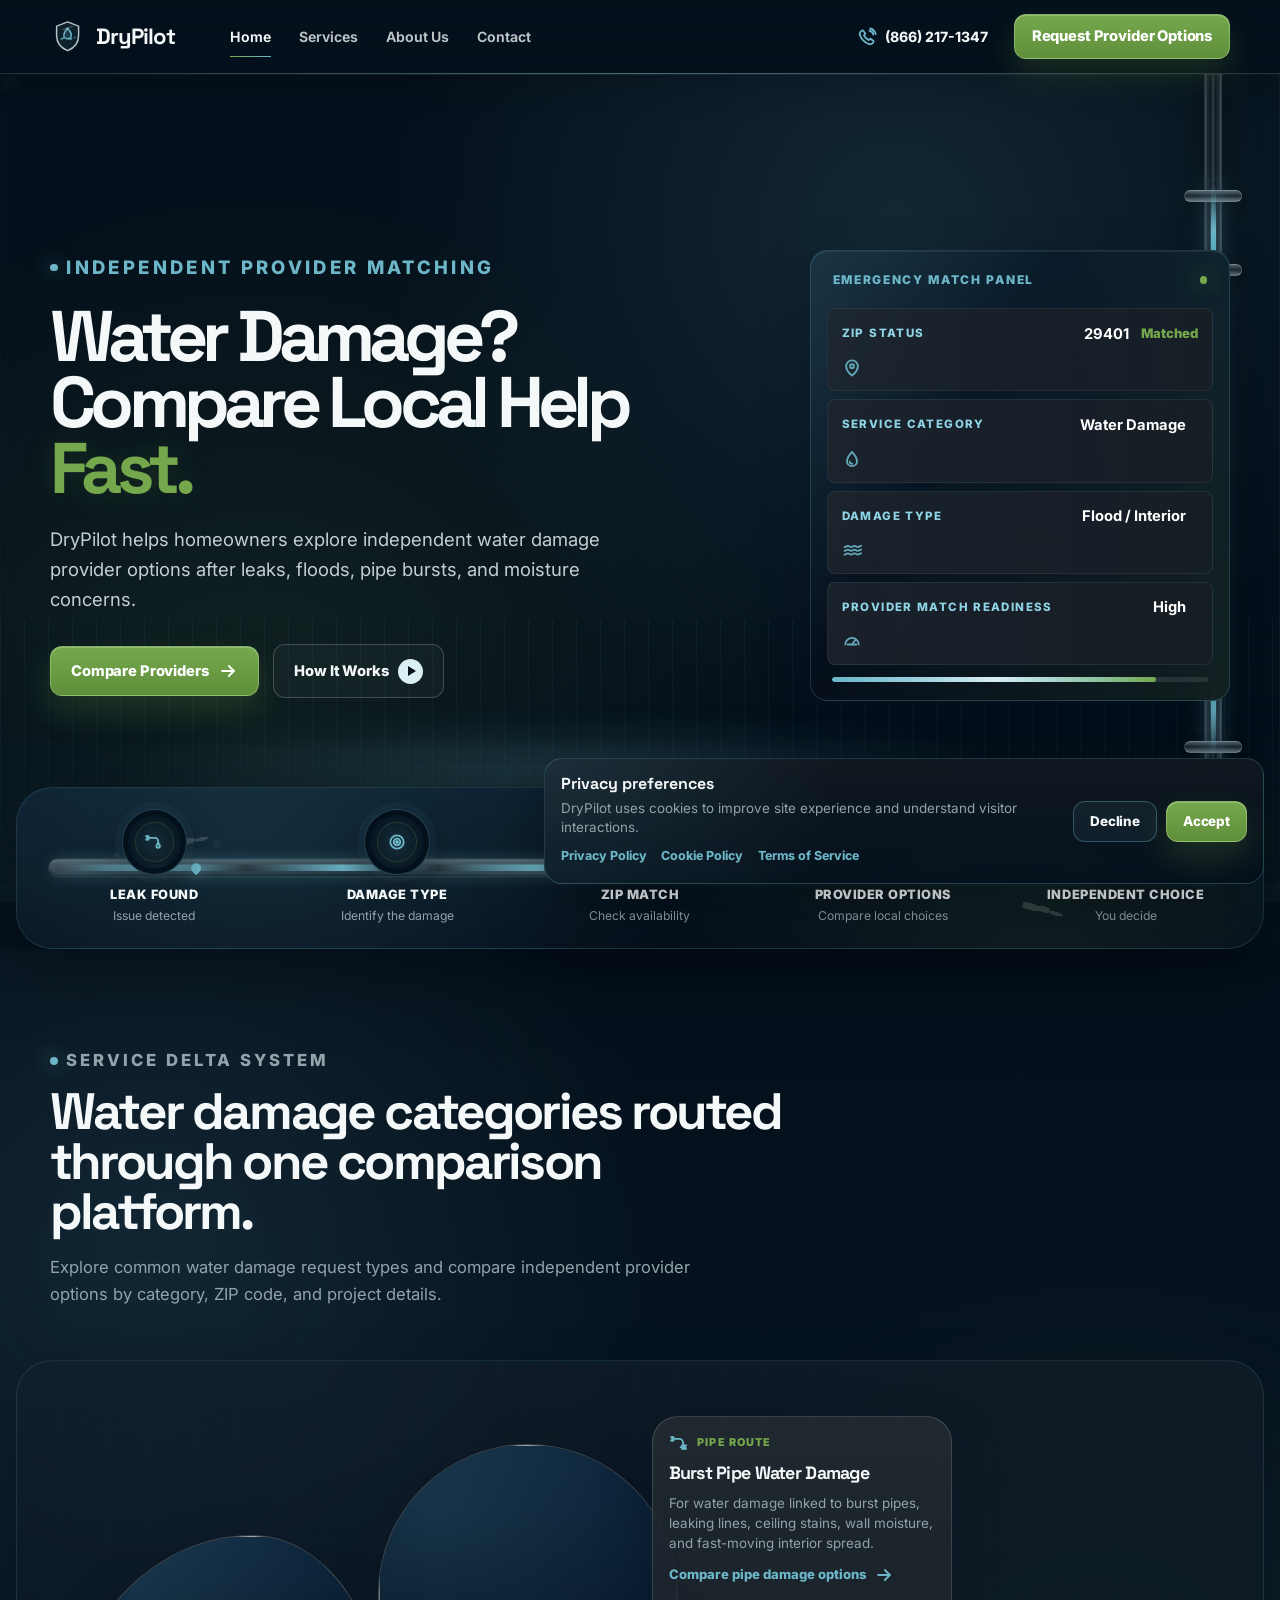
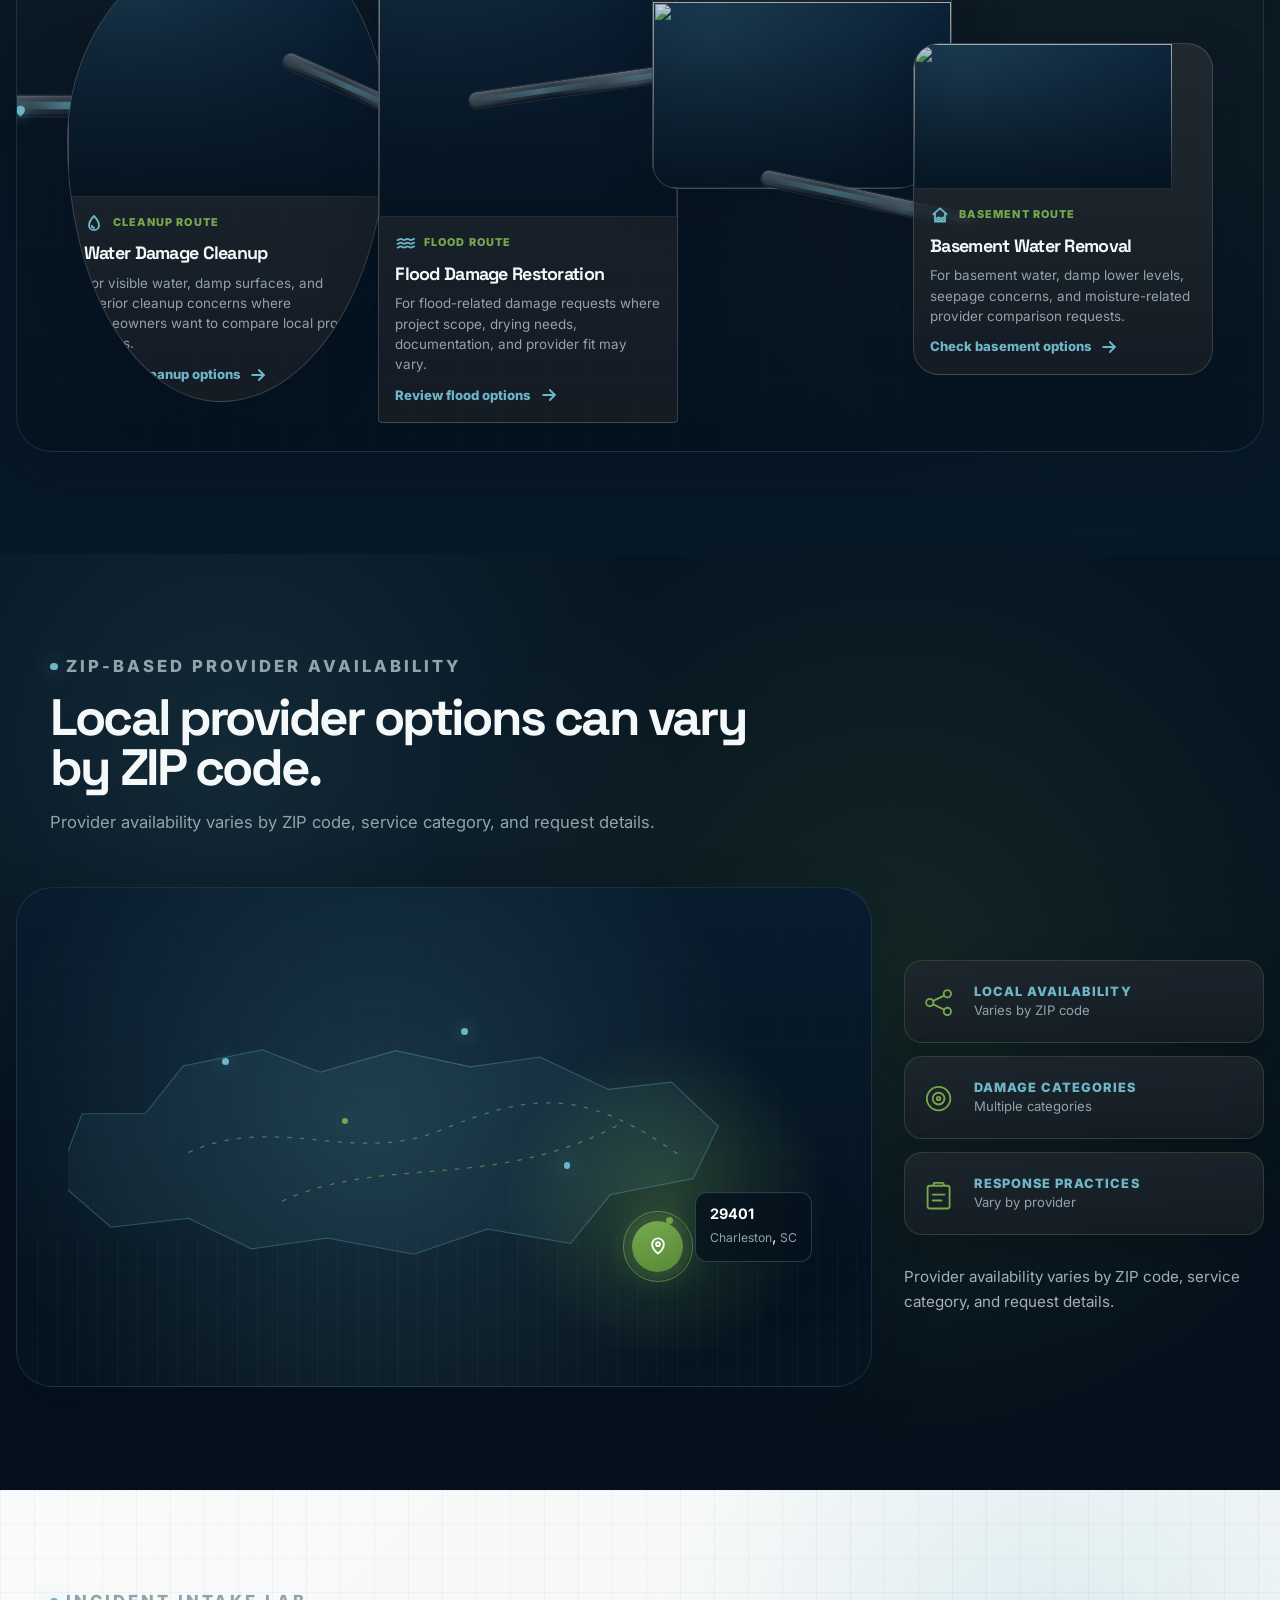
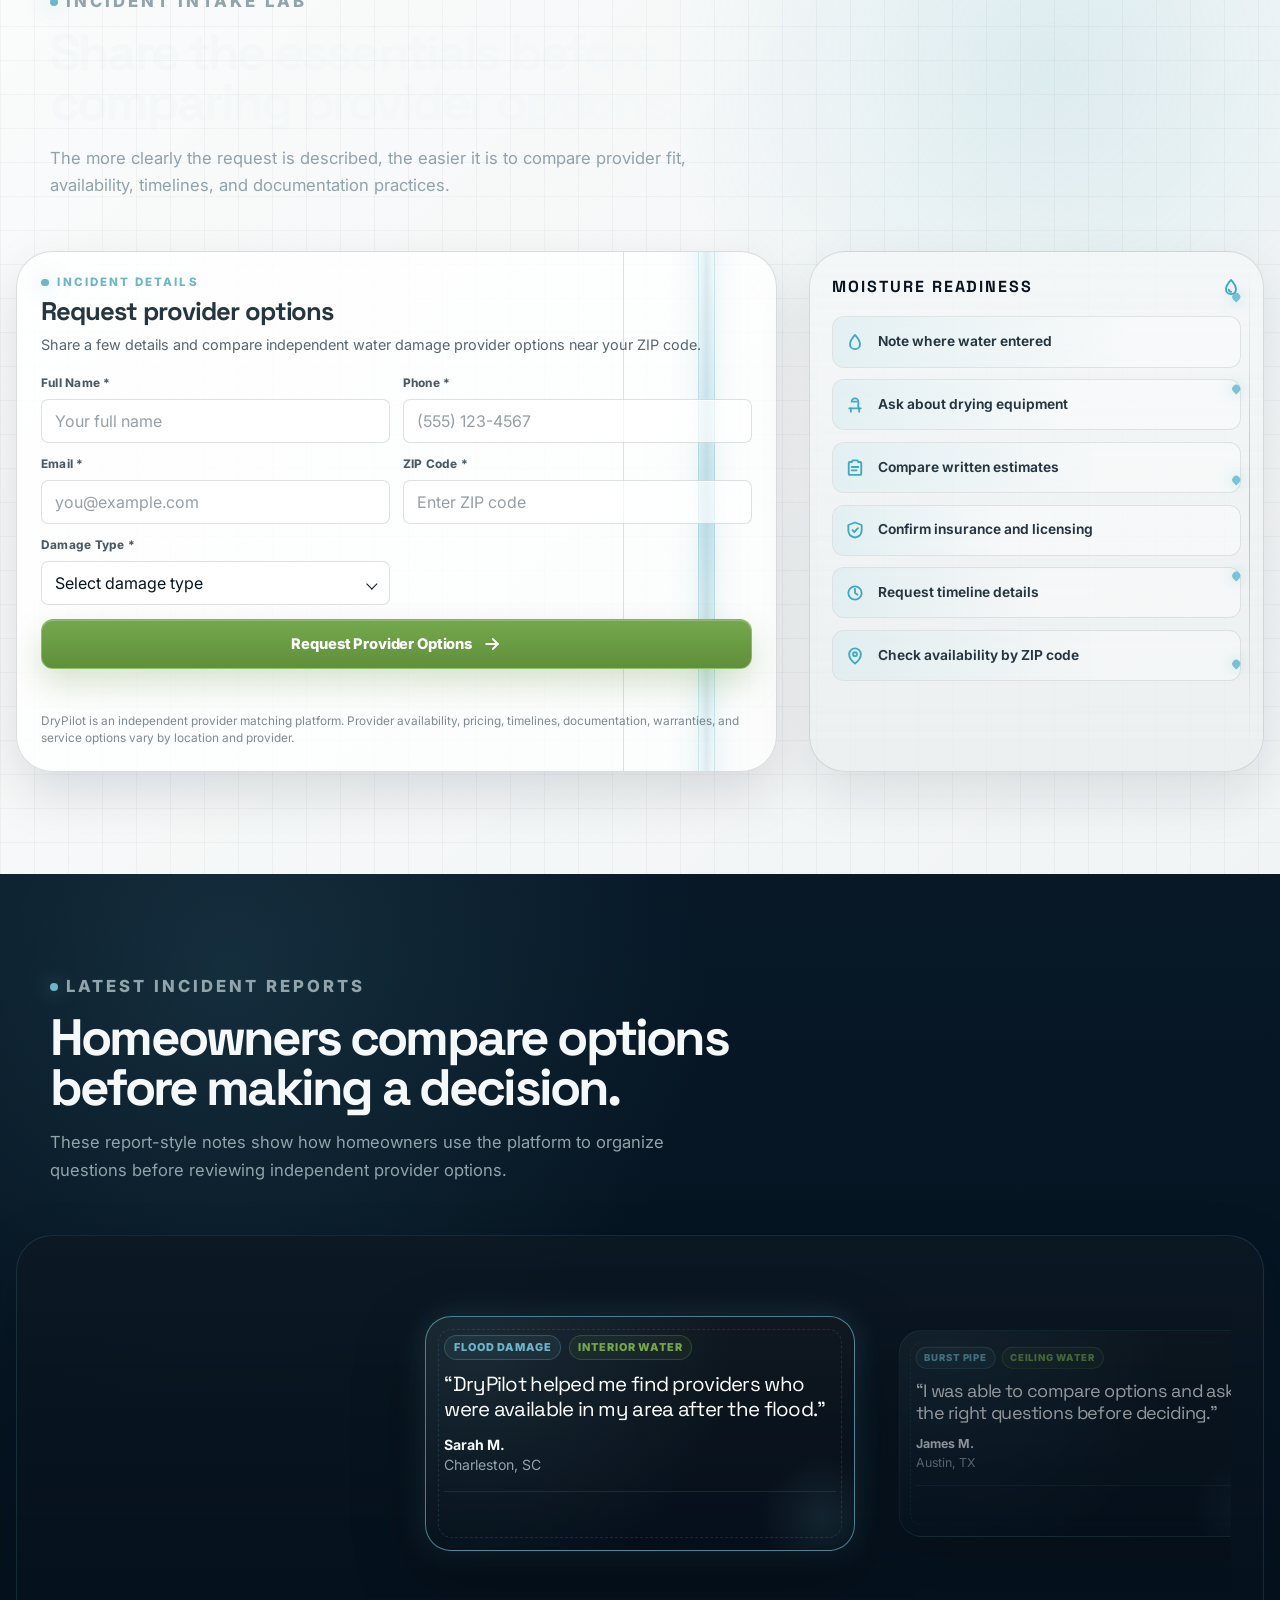
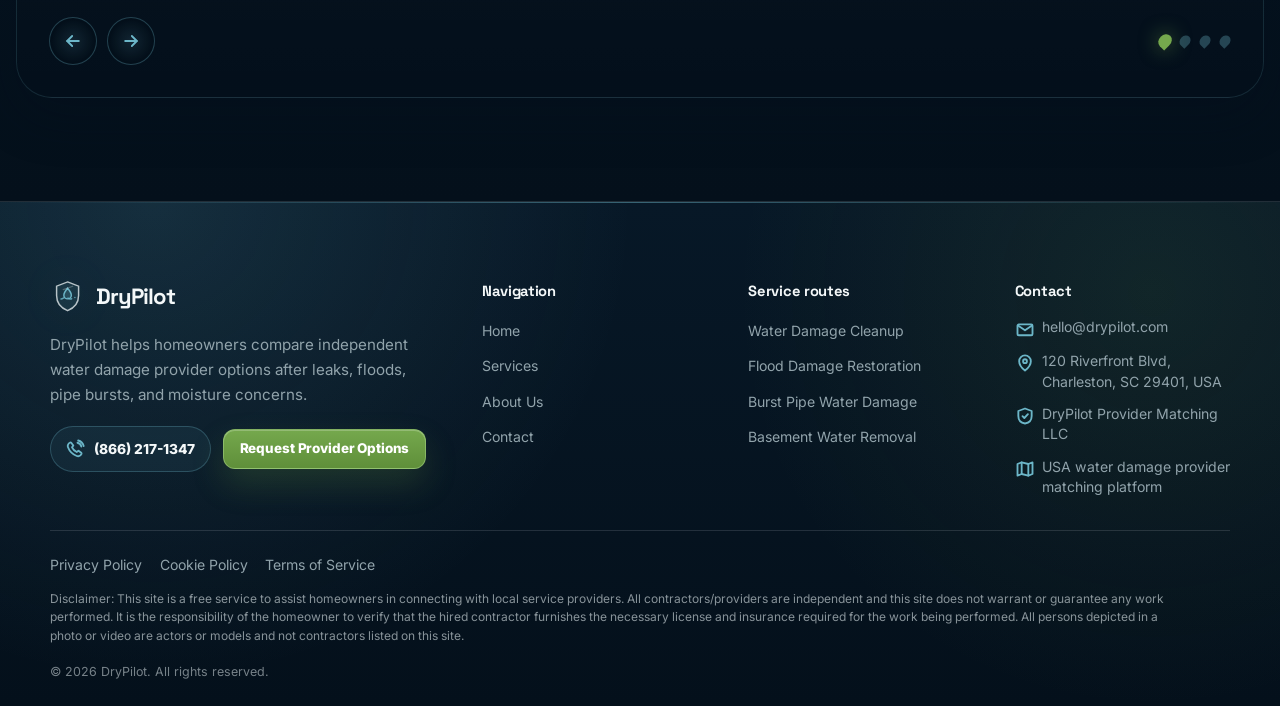
==== index.html @ 04dd5a13 "+add structure" ====
<!DOCTYPE html>
<html lang="en">

<head>
    <meta charset="UTF-8">

    <meta name="viewport" content="width=device-width, initial-scale=1.0">

    <title>DryPilot | Compare Water Damage Provider Options</title>
    <meta name="description"
        content="Compare independent local water damage provider options after leaks, floods, burst pipes, and moisture concerns.">

    <link rel="icon" type="image/svg+xml" href="./assets/icons/favicon.svg">
    <link rel="shortcut icon" href="./assets/icons/favicon.ico" type="image/x-icon">

    <link rel="preconnect" href="https://fonts.googleapis.com">
    <link rel="preconnect" href="https://fonts.gstatic.com" crossorigin>

    <link rel="stylesheet" href="./css/style.css">
</head>

<body class="home-page">
    <div data-site-header></div>

    <main id="main">
        <!-- =====================================================
      SECTION 1 — SPLIT FLOOD COMMAND HERO
    ====================================================== -->

        <section class="home-hero" aria-labelledby="homeHeroTitle">
            <div class="home-hero-media" aria-hidden="true">
                <img src="./assets/images/hero-home-flood.jpg" alt="">
            </div>

            <div class="hero-vertical-pipe" aria-hidden="true">
                <span class="hero-pipe-clamp"></span>
                <span class="hero-pipe-clamp"></span>
                <span class="hero-pipe-clamp"></span>
                <span class="hero-pipe-drop"></span>
                <span class="hero-pipe-drop"></span>
            </div>

            <div class="hero-reflection" aria-hidden="true"></div>

            <div class="container home-hero-grid">
                <div class="home-hero-copy reveal-up">
                    <p class="kicker" data-config-text="home.hero.kicker">
                        Independent Provider Matching
                    </p>

                    <h1 id="homeHeroTitle">
                        Water Damage? Compare Local Help
                        <span class="hero-accent" data-config-text="text.heroAccent">Fast.</span>
                    </h1>

                    <p data-config-text="home.hero.intro">
                        DryPilot helps homeowners explore independent water damage provider options after leaks, floods,
                        pipe bursts, and moisture concerns.
                    </p>

                    <div class="home-hero-actions" aria-label="Hero actions">
                        <a class="btn btn-primary" href="contact.html#request">
                            <span data-config-text="home.hero.primaryCta">Compare Providers</span>
                            <span class="svg-icon btn-icon" aria-hidden="true">
                                <svg viewBox="0 0 24 24">
                                    <path d="M5 12h14"></path>
                                    <path d="m13 6 6 6-6 6"></path>
                                </svg>
                            </span>
                        </a>

                        <a class="btn btn-ghost" href="#how-it-works">
                            <span data-config-text="home.hero.secondaryCta">How It Works</span>
                            <span class="hero-secondary-play" aria-hidden="true"></span>
                        </a>
                    </div>
                </div>

                <aside class="emergency-panel reveal-up" aria-label="Emergency match panel">
                    <div class="emergency-panel-title">
                        <span>Emergency Match Panel</span>
                    </div>

                    <div class="emergency-panel-list">
                        <div class="emergency-row">
                            <span class="emergency-label">ZIP Status</span>
                            <span class="emergency-value" data-config-text="address.zip">29401</span>
                            <span class="emergency-status">Matched</span>

                            <span class="svg-icon" aria-hidden="true">
                                <svg viewBox="0 0 24 24">
                                    <path d="M12 21s7-5.4 7-11.2A7 7 0 0 0 5 9.8C5 15.6 12 21 12 21Z"></path>
                                    <circle cx="12" cy="9.8" r="2.3"></circle>
                                </svg>
                            </span>
                        </div>

                        <div class="emergency-row">
                            <span class="emergency-label">Service Category</span>
                            <span class="emergency-value">Water Damage</span>
                            <span class="emergency-status"></span>

                            <span class="svg-icon" aria-hidden="true">
                                <svg viewBox="0 0 24 24">
                                    <path d="M12 3.5s6 6.7 6 11.1a6 6 0 0 1-12 0c0-4.4 6-11.1 6-11.1Z"></path>
                                    <path d="M9.3 15.2c.2 1.5 1.3 2.5 2.8 2.5"></path>
                                </svg>
                            </span>
                        </div>

                        <div class="emergency-row">
                            <span class="emergency-label">Damage Type</span>
                            <span class="emergency-value">Flood / Interior</span>
                            <span class="emergency-status"></span>

                            <span class="svg-icon" aria-hidden="true">
                                <svg viewBox="0 0 24 24">
                                    <path d="M3 8.5c2 0 2-1.5 4-1.5s2 1.5 4 1.5S13 7 15 7s2 1.5 4 1.5 2-1.5 4-1.5">
                                    </path>
                                    <path d="M3 13c2 0 2-1.5 4-1.5s2 1.5 4 1.5 2-1.5 4-1.5 2 1.5 4 1.5 2-1.5 4-1.5">
                                    </path>
                                    <path d="M3 17.5c2 0 2-1.5 4-1.5s2 1.5 4 1.5 2-1.5 4-1.5 2 1.5 4 1.5 2-1.5 4-1.5">
                                    </path>
                                </svg>
                            </span>
                        </div>

                        <div class="emergency-row">
                            <span class="emergency-label">Provider Match Readiness</span>
                            <span class="emergency-value">High</span>
                            <span class="emergency-status"></span>

                            <span class="svg-icon" aria-hidden="true">
                                <svg viewBox="0 0 24 24">
                                    <path d="M4 15a8 8 0 1 1 16 0"></path>
                                    <path d="M12 15 16.5 9"></path>
                                    <path d="M7 15h10"></path>
                                </svg>
                            </span>
                        </div>

                        <div class="emergency-meter" aria-hidden="true">
                            <span></span>
                        </div>
                    </div>
                </aside>
            </div>
        </section>

        <!-- =====================================================
      SECTION 2 — LEAK PATH RIBBON
    ====================================================== -->

        <section class="leak-ribbon" id="how-it-works" aria-labelledby="leakRibbonTitle">
            <div class="container-wide">
                <div class="leak-ribbon-shell">
                    <div class="leak-path-grid">
                        <div class="leak-path-pipe" aria-hidden="true"></div>
                        <span class="footprint footprint-one" aria-hidden="true"></span>
                        <span class="footprint footprint-two" aria-hidden="true"></span>

                        <article class="leak-node">
                            <div class="leak-node-button" aria-hidden="true">
                                <span class="svg-icon">
                                    <svg viewBox="0 0 24 24">
                                        <path d="M4 7h9a4 4 0 0 1 4 4v2"></path>
                                        <path
                                            d="M17 13c-1.4 1.6-2.1 2.8-2.1 3.8a2.1 2.1 0 0 0 4.2 0c0-1-.7-2.2-2.1-3.8Z">
                                        </path>
                                        <path d="M4 5v4"></path>
                                        <path d="M2.5 5h3"></path>
                                        <path d="M2.5 9h3"></path>
                                    </svg>
                                </span>
                            </div>

                            <div class="leak-node-copy">
                                <strong>Leak Found</strong>
                                <span>Issue detected</span>
                            </div>
                        </article>

                        <article class="leak-node">
                            <div class="leak-node-button" aria-hidden="true">
                                <span class="svg-icon">
                                    <svg viewBox="0 0 24 24">
                                        <circle cx="12" cy="12" r="8"></circle>
                                        <circle cx="12" cy="12" r="4"></circle>
                                        <circle cx="12" cy="12" r="1.2"></circle>
                                    </svg>
                                </span>
                            </div>

                            <div class="leak-node-copy">
                                <strong>Damage Type</strong>
                                <span>Identify the damage</span>
                            </div>
                        </article>

                        <article class="leak-node">
                            <div class="leak-node-button" aria-hidden="true">
                                <span class="svg-icon">
                                    <svg viewBox="0 0 24 24">
                                        <path d="M12 21s7-5.4 7-11.2A7 7 0 0 0 5 9.8C5 15.6 12 21 12 21Z"></path>
                                        <circle cx="12" cy="9.8" r="2.3"></circle>
                                    </svg>
                                </span>
                            </div>

                            <div class="leak-node-copy">
                                <strong>ZIP Match</strong>
                                <span>Check availability</span>
                            </div>
                        </article>

                        <article class="leak-node">
                            <div class="leak-node-button" aria-hidden="true">
                                <span class="svg-icon">
                                    <svg viewBox="0 0 24 24">
                                        <circle cx="6" cy="12" r="2.5"></circle>
                                        <circle cx="18" cy="6" r="2.5"></circle>
                                        <circle cx="18" cy="18" r="2.5"></circle>
                                        <path d="M8.2 10.8 15.8 7.2"></path>
                                        <path d="M8.2 13.2 15.8 16.8"></path>
                                    </svg>
                                </span>
                            </div>

                            <div class="leak-node-copy">
                                <strong>Provider Options</strong>
                                <span>Compare local choices</span>
                            </div>
                        </article>

                        <article class="leak-node">
                            <div class="leak-node-button" aria-hidden="true">
                                <span class="svg-icon">
                                    <svg viewBox="0 0 24 24">
                                        <path d="M12 3 20 6v6c0 5-3.3 8.2-8 9-4.7-.8-8-4-8-9V6l8-3Z"></path>
                                        <path d="M9 12.2 11.2 14.4 15.5 9.8"></path>
                                    </svg>
                                </span>
                            </div>

                            <div class="leak-node-copy">
                                <strong>Independent Choice</strong>
                                <span>You decide</span>
                            </div>
                        </article>
                    </div>
                </div>
            </div>

            <h2 class="visually-hidden" id="leakRibbonTitle">
                Water damage routing system
            </h2>
        </section>

        <!-- =====================================================
      SECTION 3 — SERVICE DELTA SYSTEM
    ====================================================== -->

        <section class="section service-delta-section" aria-labelledby="serviceDeltaTitle">
            <div class="container">
                <div class="section-heading">
                    <p class="section-kicker" data-config-text="home.serviceDelta.kicker">
                        Service Delta System
                    </p>

                    <h2 id="serviceDeltaTitle" data-config-text="home.serviceDelta.title">
                        Water damage categories routed through one comparison platform.
                    </h2>

                    <p data-config-text="home.serviceDelta.intro">
                        Explore common water damage request types and compare independent provider options by category,
                        ZIP code, and project details.
                    </p>
                </div>
            </div>

            <div class="container-wide">
                <div class="service-delta-shell" data-service-delta>
                    <!-- Rendered from CONFIG.services by main.js -->
                </div>
            </div>
        </section>

        <!-- =====================================================
      SECTION 4 — ZIP FLOOD ATLAS MAP
    ====================================================== -->

        <section class="section zip-atlas-section" aria-labelledby="zipAtlasTitle">
            <div class="container">
                <div class="section-heading">
                    <p class="section-kicker" data-config-text="home.atlas.kicker">
                        ZIP-Based Provider Availability
                    </p>

                    <h2 id="zipAtlasTitle" data-config-text="home.atlas.title">
                        Local provider options can vary by ZIP code.
                    </h2>

                    <p data-config-text="home.atlas.intro">
                        Provider availability varies by ZIP code, service category, and request details.
                    </p>
                </div>
            </div>

            <div class="container-wide zip-atlas-grid">
                <div class="zip-map-card" aria-label="Abstract ZIP provider availability map">
                    <div class="usa-map-abstract" aria-hidden="true">
                        <svg viewBox="0 0 800 420" role="img">
                            <path class="usa-map-shape"
                                d="M78 195 120 142l88-18 64 25 84-24 83 18 77-11 76 36 70-8 52 49-28 58-92 18-44 54-92-16-82 28-96-18-84 12-70-34-86 10-60-52 28-74Z">
                            </path>

                            <path class="usa-map-route" d="M126 238 C222 194 310 252 404 214 S558 160 672 242"></path>

                            <path class="usa-map-route green" d="M230 292 C342 240 465 282 606 206"></path>
                        </svg>
                    </div>

                    <span class="map-dot"></span>
                    <span class="map-dot green"></span>
                    <span class="map-dot"></span>
                    <span class="map-dot"></span>
                    <span class="map-dot green"></span>

                    <div class="map-pin zip-map-pin" aria-hidden="true">
                        <span class="svg-icon">
                            <svg viewBox="0 0 24 24">
                                <path d="M12 21s7-5.4 7-11.2A7 7 0 0 0 5 9.8C5 15.6 12 21 12 21Z"></path>
                                <circle cx="12" cy="9.8" r="2.3"></circle>
                            </svg>
                        </span>
                    </div>

                    <div class="zip-map-label">
                        <strong data-config-text="address.zip">29401</strong>
                        <span data-config-text="address.city">Charleston</span>,
                        <span data-config-text="address.state">SC</span>
                    </div>
                </div>

                <aside class="zip-atlas-panels" aria-label="Provider availability readouts">
                    <article class="atlas-panel">
                        <span class="svg-icon" aria-hidden="true">
                            <svg viewBox="0 0 24 24">
                                <circle cx="6" cy="12" r="2.5"></circle>
                                <circle cx="18" cy="6" r="2.5"></circle>
                                <circle cx="18" cy="18" r="2.5"></circle>
                                <path d="M8.2 10.8 15.8 7.2"></path>
                                <path d="M8.2 13.2 15.8 16.8"></path>
                            </svg>
                        </span>

                        <p>
                            <strong>Local Availability</strong>
                            <span>Varies by ZIP code</span>
                        </p>
                    </article>

                    <article class="atlas-panel">
                        <span class="svg-icon" aria-hidden="true">
                            <svg viewBox="0 0 24 24">
                                <circle cx="12" cy="12" r="8"></circle>
                                <circle cx="12" cy="12" r="4"></circle>
                                <circle cx="12" cy="12" r="1.2"></circle>
                            </svg>
                        </span>

                        <p>
                            <strong>Damage Categories</strong>
                            <span>Multiple categories</span>
                        </p>
                    </article>

                    <article class="atlas-panel">
                        <span class="svg-icon" aria-hidden="true">
                            <svg viewBox="0 0 24 24">
                                <path
                                    d="M9 4h6l1 2h2a1.5 1.5 0 0 1 1.5 1.5V20A1.5 1.5 0 0 1 18 21.5H6A1.5 1.5 0 0 1 4.5 20V7.5A1.5 1.5 0 0 1 6 6h2l1-2Z">
                                </path>
                                <path d="M9 6h6"></path>
                                <path d="M8 12h8"></path>
                                <path d="M8 16h6"></path>
                            </svg>
                        </span>

                        <p>
                            <strong>Response Practices</strong>
                            <span>Vary by provider</span>
                        </p>
                    </article>

                    <p class="zip-atlas-note" data-config-text="home.atlas.intro">
                        Provider availability varies by ZIP code, service category, and request details.
                    </p>
                </aside>
            </div>
        </section>

        <!-- =====================================================
      SECTION 5 — INCIDENT INTAKE LAB
    ====================================================== -->

        <section class="section intake-lab-section" id="request" aria-labelledby="intakeLabTitle">
            <div class="container">
                <div class="section-heading">
                    <p class="section-kicker" data-config-text="home.intakeLab.kicker">
                        Incident Intake Lab
                    </p>

                    <h2 id="intakeLabTitle" data-config-text="home.intakeLab.title">
                        Share the essentials before comparing provider options.
                    </h2>

                    <p data-config-text="home.intakeLab.intro">
                        The more clearly the request is described, the easier it is to compare provider fit,
                        availability, timelines, and documentation practices.
                    </p>
                </div>
            </div>

            <div class="container-wide intake-lab-grid">
                <div class="incident-board">
                    <div class="incident-board-inner">
                        <form class="intake-lab-form" data-lead-form>
                            <!-- Rendered by main.js -->
                        </form>
                    </div>
                </div>

                <aside class="moisture-panel" aria-labelledby="moistureReadinessTitle">
                    <div class="moisture-title">
                        <h3 id="moistureReadinessTitle" data-config-text="home.intakeLab.checklistTitle">
                            Moisture Readiness
                        </h3>

                        <span class="svg-icon" aria-hidden="true">
                            <svg viewBox="0 0 24 24">
                                <path d="M12 3.5s6 6.7 6 11.1a6 6 0 0 1-12 0c0-4.4 6-11.1 6-11.1Z"></path>
                                <path d="M9.3 15.2c.2 1.5 1.3 2.5 2.8 2.5"></path>
                            </svg>
                        </span>
                    </div>

                    <div class="moisture-strip-list">
                        <div class="moisture-strip">
                            <span class="svg-icon" aria-hidden="true">
                                <svg viewBox="0 0 24 24">
                                    <path d="M12 3.5s6 6.7 6 11.1a6 6 0 0 1-12 0c0-4.4 6-11.1 6-11.1Z"></path>
                                </svg>
                            </span>
                            <span>Note where water entered</span>
                        </div>

                        <div class="moisture-strip">
                            <span class="svg-icon" aria-hidden="true">
                                <svg viewBox="0 0 24 24">
                                    <path d="M5 16h14"></path>
                                    <path d="M7 16v4"></path>
                                    <path d="M17 16v4"></path>
                                    <path d="M8 8a4 4 0 0 1 8 0v8"></path>
                                    <path d="M10 8h4"></path>
                                </svg>
                            </span>
                            <span>Ask about drying equipment</span>
                        </div>

                        <div class="moisture-strip">
                            <span class="svg-icon" aria-hidden="true">
                                <svg viewBox="0 0 24 24">
                                    <path
                                        d="M9 4h6l1 2h2a1.5 1.5 0 0 1 1.5 1.5V20A1.5 1.5 0 0 1 18 21.5H6A1.5 1.5 0 0 1 4.5 20V7.5A1.5 1.5 0 0 1 6 6h2l1-2Z">
                                    </path>
                                    <path d="M8 12h8"></path>
                                    <path d="M8 16h6"></path>
                                </svg>
                            </span>
                            <span>Compare written estimates</span>
                        </div>

                        <div class="moisture-strip">
                            <span class="svg-icon" aria-hidden="true">
                                <svg viewBox="0 0 24 24">
                                    <path d="M12 3 20 6v6c0 5-3.3 8.2-8 9-4.7-.8-8-4-8-9V6l8-3Z"></path>
                                    <path d="M9 12.2 11.2 14.4 15.5 9.8"></path>
                                </svg>
                            </span>
                            <span>Confirm insurance and licensing</span>
                        </div>

                        <div class="moisture-strip">
                            <span class="svg-icon" aria-hidden="true">
                                <svg viewBox="0 0 24 24">
                                    <circle cx="12" cy="12" r="8"></circle>
                                    <path d="M12 7v5l3 2"></path>
                                </svg>
                            </span>
                            <span>Request timeline details</span>
                        </div>

                        <div class="moisture-strip">
                            <span class="svg-icon" aria-hidden="true">
                                <svg viewBox="0 0 24 24">
                                    <path d="M12 21s7-5.4 7-11.2A7 7 0 0 0 5 9.8C5 15.6 12 21 12 21Z"></path>
                                    <circle cx="12" cy="9.8" r="2.3"></circle>
                                </svg>
                            </span>
                            <span>Check availability by ZIP code</span>
                        </div>
                    </div>

                    <div class="lab-drops" aria-hidden="true">
                        <span></span>
                        <span></span>
                        <span></span>
                        <span></span>
                        <span></span>
                    </div>
                </aside>
            </div>
        </section>

        <!-- =====================================================
      SECTION 6 — FLOOD REPORT CAROUSEL
    ====================================================== -->

        <section class="section flood-reports-section" aria-labelledby="floodReportsTitle">
            <div class="container">
                <div class="section-heading">
                    <p class="section-kicker" data-config-text="home.reports.kicker">
                        Latest Incident Reports
                    </p>

                    <h2 id="floodReportsTitle" data-config-text="home.reports.title">
                        Homeowners compare options before making a decision.
                    </h2>

                    <p>
                        These report-style notes show how homeowners use the platform to organize questions before
                        reviewing independent provider options.
                    </p>
                </div>
            </div>

            <div class="container-wide">
                <div class="report-rail-shell" data-report-carousel
                    style="--reports-bg: url('./assets/images/wet-glass-reports.jpg');">
                    <div class="report-rail">
                        <div class="report-track-wrap">
                            <div class="report-track" data-report-track>
                                <article class="report-card is-active">
                                    <div class="report-card-inner">
                                        <div class="report-label-row">
                                            <span class="report-label">Flood Damage</span>
                                            <span class="report-label green">Interior Water</span>
                                        </div>

                                        <p class="report-quote">
                                            “DryPilot helped me find providers who were available in my area after the
                                            flood.”
                                        </p>

                                        <p class="report-person">
                                            <strong>Sarah M.</strong><br>
                                            Charleston, SC
                                        </p>

                                        <span class="report-tech-line" aria-hidden="true"></span>
                                    </div>
                                </article>

                                <article class="report-card">
                                    <div class="report-card-inner">
                                        <div class="report-label-row">
                                            <span class="report-label">Burst Pipe</span>
                                            <span class="report-label green">Ceiling Water</span>
                                        </div>

                                        <p class="report-quote">
                                            “I was able to compare options and ask the right questions before deciding.”
                                        </p>

                                        <p class="report-person">
                                            <strong>James M.</strong><br>
                                            Austin, TX
                                        </p>

                                        <span class="report-tech-line" aria-hidden="true"></span>
                                    </div>
                                </article>

                                <article class="report-card">
                                    <div class="report-card-inner">
                                        <div class="report-label-row">
                                            <span class="report-label">Basement Water</span>
                                            <span class="report-label green">Lower-Level Moisture</span>
                                        </div>

                                        <p class="report-quote">
                                            “The checklist and questions helped me understand what to look for.”
                                        </p>

                                        <p class="report-person">
                                            <strong>Linda K.</strong><br>
                                            Denver, CO
                                        </p>

                                        <span class="report-tech-line" aria-hidden="true"></span>
                                    </div>
                                </article>

                                <article class="report-card">
                                    <div class="report-card-inner">
                                        <div class="report-label-row">
                                            <span class="report-label">Water Damage Cleanup</span>
                                            <span class="report-label green">Standing Water</span>
                                        </div>

                                        <p class="report-quote">
                                            “Good way to explore providers and compare what they offer.”
                                        </p>

                                        <p class="report-person">
                                            <strong>Robert P.</strong><br>
                                            Tampa, FL
                                        </p>

                                        <span class="report-tech-line" aria-hidden="true"></span>
                                    </div>
                                </article>
                            </div>
                        </div>

                        <div class="report-controls">
                            <div class="report-valves" aria-label="Report carousel controls">
                                <button class="valve-control" type="button" aria-label="Previous report"
                                    data-report-prev>
                                    <span class="svg-icon" aria-hidden="true">
                                        <svg viewBox="0 0 24 24">
                                            <path d="M19 12H5"></path>
                                            <path d="m11 6-6 6 6 6"></path>
                                        </svg>
                                    </span>
                                </button>

                                <button class="valve-control" type="button" aria-label="Next report" data-report-next>
                                    <span class="svg-icon" aria-hidden="true">
                                        <svg viewBox="0 0 24 24">
                                            <path d="M5 12h14"></path>
                                            <path d="m13 6 6 6-6 6"></path>
                                        </svg>
                                    </span>
                                </button>
                            </div>

                            <div class="report-dots" aria-label="Report carousel pagination">
                                <button class="report-dot is-active" type="button" aria-label="Show report 1"
                                    data-report-dot="0"></button>
                                <button class="report-dot" type="button" aria-label="Show report 2"
                                    data-report-dot="1"></button>
                                <button class="report-dot" type="button" aria-label="Show report 3"
                                    data-report-dot="2"></button>
                                <button class="report-dot" type="button" aria-label="Show report 4"
                                    data-report-dot="3"></button>
                            </div>
                        </div>
                    </div>
                </div>
            </div>
        </section>
    </main>

    <div data-site-footer></div>
    <div data-policy-banner></div>

    <script src="./js/config.js"></script>
    <script src="./js/main.js"></script>
    <script src="./js/home.js"></script>
</body>

</html>
---- css/style.css ----
@import url("https://fonts.googleapis.com/css2?family=Inter:wght@400;500;600;700;800&family=Space+Grotesk:wght@500;600;700&display=swap");

@import url("./home.css");
@import url("./services.css");
@import url("./about.css");
@import url("./contact.css");
@import url("./service-page.css");
@import url("./legal.css");

/* ==========================================================
   DRYPILOT — GLOBAL STYLE
   File: /css/style.css
   ========================================================== */

/* ==========================================================
   ROOT VARIABLES
   ========================================================== */

:root {
    --color-bg: #071827;
    --color-bg-deep: #04101B;
    --color-bg-soft: #0B2239;

    --color-surface: #111820;
    --color-surface-2: #18222C;
    --color-card: #202A33;

    --color-section-light: #EEF2F3;
    --color-section-gray: #DDE4E6;
    --color-section-cool: #C9D3D7;

    --color-heading: #F4F8F9;
    --color-text: #D8E2E5;
    --color-muted: #91A3AB;

    --color-dark-heading: #07131D;
    --color-dark-text: #263640;
    --color-dark-muted: #60727A;

    --color-green: #75A84D;
    --color-green-strong: #5F8F3A;
    --color-green-soft: #E4F2DA;

    --color-gray: #8A98A0;
    --color-gray-strong: #59666E;
    --color-steel: #B9C4C9;

    --color-water: #6CB6C8;
    --color-water-strong: #3FA9C2;
    --color-water-soft: #D9EFF3;

    --color-border: rgba(216, 226, 229, 0.14);
    --color-border-light: rgba(7, 19, 29, 0.12);

    --shadow-soft: 0 24px 70px rgba(0, 0, 0, 0.34);
    --shadow-card: 0 18px 50px rgba(4, 16, 27, 0.28);
    --shadow-green: 0 0 30px rgba(117, 168, 77, 0.2);
    --shadow-water: 0 0 30px rgba(108, 182, 200, 0.16);

    --font-heading: "Space Grotesk", system-ui, -apple-system, BlinkMacSystemFont, "Segoe UI", sans-serif;
    --font-body: "Inter", system-ui, -apple-system, BlinkMacSystemFont, "Segoe UI", sans-serif;

    --container: 1180px;
    --container-wide: 1440px;

    --header-height: 74px;

    --radius-xs: 8px;
    --radius-sm: 12px;
    --radius-md: 18px;
    --radius-lg: 26px;
    --radius-xl: 36px;

    --ease: cubic-bezier(0.22, 1, 0.36, 1);
    --ease-fast: cubic-bezier(0.16, 1, 0.3, 1);

    --section-pad: clamp(4.5rem, 8vw, 7.5rem);
    --section-pad-compact: clamp(3rem, 5vw, 5rem);
}

/* ==========================================================
   RESET / BASE
   ========================================================== */

*,
*::before,
*::after {
    box-sizing: border-box;
}

html {
    min-width: 320px;
    scroll-behavior: smooth;
    text-size-adjust: 100%;
    background: var(--color-bg-deep);
}

body {
    margin: 0;
    min-width: 320px;
    overflow-x: hidden;
    color: var(--color-text);
    background:
        radial-gradient(circle at 18% 0%, rgba(108, 182, 200, 0.13), transparent 34rem),
        radial-gradient(circle at 82% 6%, rgba(117, 168, 77, 0.11), transparent 30rem),
        linear-gradient(180deg, var(--color-bg-deep), var(--color-bg));
    font-family: var(--font-body);
    font-size: 16px;
    line-height: 1.65;
    -webkit-font-smoothing: antialiased;
    text-rendering: optimizeLegibility;
}

body.menu-open {
    overflow: hidden;
}

img,
picture,
svg,
canvas,
video {
    display: block;
    max-width: 100%;
}

img {
    height: auto;
}

a {
    color: inherit;
    text-decoration: none;
}

button,
input,
select,
textarea {
    font: inherit;
}

button {
    border: 0;
    cursor: pointer;
}

ul,
ol {
    margin: 0;
    padding: 0;
}

li {
    list-style: none;
}

p,
h1,
h2,
h3,
h4,
h5,
h6 {
    margin: 0;
}

main {
    min-height: 60vh;
}

::selection {
    color: var(--color-bg-deep);
    background: var(--color-water);
}

/* ==========================================================
   ACCESSIBILITY
   ========================================================== */

.skip-link {
    position: fixed;
    top: 0.8rem;
    left: 0.8rem;
    z-index: 9999;
    transform: translateY(-150%);
    padding: 0.72rem 1rem;
    border: 1px solid var(--color-water);
    border-radius: 999px;
    color: var(--color-bg-deep);
    background: var(--color-water-soft);
    font-weight: 800;
    transition: transform 0.2s var(--ease);
}

.skip-link:focus {
    transform: translateY(0);
}

:focus-visible {
    outline: 2px solid var(--color-water);
    outline-offset: 4px;
}

[hidden] {
    display: none !important;
}

/* ==========================================================
   LAYOUT HELPERS
   ========================================================== */

.container {
    width: min(calc(100% - 2rem), var(--container));
    margin-inline: auto;
}

.container-wide {
    width: min(calc(100% - 2rem), var(--container-wide));
    margin-inline: auto;
}

.section {
    position: relative;
    isolation: isolate;
    padding-block: var(--section-pad);
    overflow: hidden;
}

.section-compact {
    padding-block: var(--section-pad-compact);
}

.section-dark {
    color: var(--color-text);
    background:
        radial-gradient(circle at 14% 8%, rgba(108, 182, 200, 0.12), transparent 32rem),
        radial-gradient(circle at 86% 16%, rgba(117, 168, 77, 0.09), transparent 28rem),
        linear-gradient(180deg, var(--color-bg), var(--color-bg-deep));
}

.section-light {
    color: var(--color-dark-text);
    background:
        linear-gradient(135deg, rgba(255, 255, 255, 0.72), rgba(255, 255, 255, 0.08)),
        var(--color-section-light);
}

.section-gray {
    color: var(--color-dark-text);
    background: var(--color-section-gray);
}

.section-cool {
    color: var(--color-dark-text);
    background: var(--color-section-cool);
}

.section-kicker,
.kicker,
.form-kicker,
.mobile-menu-kicker {
    display: inline-flex;
    align-items: center;
    gap: 0.55rem;
    color: var(--color-water);
    font-size: 0.72rem;
    font-weight: 800;
    letter-spacing: 0.18em;
    line-height: 1.2;
    text-transform: uppercase;
}

.section-kicker::before,
.kicker::before,
.form-kicker::before {
    content: "";
    width: 0.48rem;
    height: 0.48rem;
    border-radius: 999px;
    background: var(--color-water);
    box-shadow: 0 0 20px rgba(108, 182, 200, 0.72);
}

.section-heading {
    display: grid;
    gap: 1rem;
    width: min(760px, 100%);
    margin-bottom: clamp(2rem, 4vw, 3.6rem);
}

.section-heading.center {
    margin-inline: auto;
    text-align: center;
    justify-items: center;
}

.section-heading h1,
.section-heading h2 {
    color: var(--color-heading);
    font-family: var(--font-heading);
    font-size: clamp(2rem, 4vw, 3.2rem);
    font-weight: 700;
    line-height: 0.98;
    letter-spacing: -0.055em;
}

.section-light .section-heading h1,
.section-light .section-heading h2,
.section-gray .section-heading h1,
.section-gray .section-heading h2,
.section-cool .section-heading h1,
.section-cool .section-heading h2 {
    color: var(--color-dark-heading);
}

.section-heading p {
    max-width: 680px;
    color: var(--color-muted);
    font-size: clamp(1rem, 1.3vw, 1.12rem);
}

.section-light .section-heading p,
.section-gray .section-heading p,
.section-cool .section-heading p {
    color: var(--color-dark-muted);
}

.text-accent-green {
    color: var(--color-green);
}

.text-accent-water {
    color: var(--color-water);
}

.surface-card {
    border: 1px solid var(--color-border);
    border-radius: var(--radius-lg);
    background:
        linear-gradient(180deg, rgba(255, 255, 255, 0.06), rgba(255, 255, 255, 0.02)),
        rgba(17, 24, 32, 0.78);
    box-shadow: var(--shadow-card);
}

.light-card {
    border: 1px solid var(--color-border-light);
    border-radius: var(--radius-lg);
    color: var(--color-dark-text);
    background: rgba(255, 255, 255, 0.58);
    box-shadow: 0 18px 44px rgba(7, 19, 29, 0.1);
}

/* ==========================================================
   BUTTONS
   ========================================================== */

.btn {
    --btn-bg: rgba(255, 255, 255, 0.06);
    --btn-color: var(--color-heading);
    --btn-border: rgba(255, 255, 255, 0.16);

    position: relative;
    isolation: isolate;
    display: inline-flex;
    align-items: center;
    justify-content: center;
    gap: 0.6rem;
    min-height: 3.1rem;
    padding: 0.86rem 1.25rem;
    overflow: hidden;
    border: 1px solid var(--btn-border);
    border-radius: var(--radius-sm);
    color: var(--btn-color);
    background: var(--btn-bg);
    font-size: 0.92rem;
    font-weight: 800;
    line-height: 1;
    letter-spacing: -0.01em;
    transition:
        transform 0.22s var(--ease),
        border-color 0.22s var(--ease),
        background 0.22s var(--ease),
        box-shadow 0.22s var(--ease),
        color 0.22s var(--ease);
}

.btn::before {
    content: "";
    position: absolute;
    inset: 0;
    z-index: -1;
    transform: translateX(-115%) skewX(-18deg);
    background: linear-gradient(90deg, transparent, rgba(255, 255, 255, 0.22), transparent);
    transition: transform 0.65s var(--ease);
}

.btn:hover {
    transform: translateY(-2px);
}

.btn:hover::before {
    transform: translateX(115%) skewX(-18deg);
}

.btn-primary {
    --btn-bg: linear-gradient(180deg, var(--color-green), var(--color-green-strong));
    --btn-color: #ffffff;
    --btn-border: rgba(212, 255, 186, 0.3);

    box-shadow:
        0 15px 32px rgba(95, 143, 58, 0.24),
        inset 0 1px 0 rgba(255, 255, 255, 0.22);
}

.btn-primary:hover {
    box-shadow:
        0 20px 44px rgba(95, 143, 58, 0.34),
        0 0 0 4px rgba(117, 168, 77, 0.12),
        inset 0 1px 0 rgba(255, 255, 255, 0.28);
}

.btn-secondary {
    --btn-bg: rgba(108, 182, 200, 0.08);
    --btn-color: var(--color-heading);
    --btn-border: rgba(108, 182, 200, 0.38);
}

.btn-secondary:hover {
    color: #ffffff;
    border-color: rgba(108, 182, 200, 0.7);
    background: rgba(108, 182, 200, 0.16);
    box-shadow: var(--shadow-water);
}

.btn-ghost {
    --btn-bg: rgba(255, 255, 255, 0.03);
    --btn-color: var(--color-heading);
    --btn-border: rgba(255, 255, 255, 0.2);
}

.btn-small {
    min-height: 2.55rem;
    padding: 0.7rem 1rem;
    font-size: 0.84rem;
}

.btn-icon,
.inline-arrow {
    width: 1.05rem;
    height: 1.05rem;
    flex: 0 0 auto;
    transition: transform 0.22s var(--ease);
}

.btn:hover .btn-icon,
a:hover .inline-arrow {
    transform: translateX(3px);
}

/* ==========================================================
   SVG ICON SYSTEM
   ========================================================== */

.svg-icon {
    display: inline-grid;
    width: 1.25rem;
    height: 1.25rem;
    flex: 0 0 auto;
    place-items: center;
    color: currentColor;
}

.svg-icon svg {
    width: 100%;
    height: 100%;
    overflow: visible;
}

.svg-icon path,
.svg-icon circle,
.svg-icon rect,
.svg-icon line,
.svg-icon polyline {
    fill: none;
    stroke: currentColor;
    stroke-width: 1.85;
    stroke-linecap: round;
    stroke-linejoin: round;
    vector-effect: non-scaling-stroke;
}

.icon-flow-line {
    stroke: var(--color-water) !important;
    stroke-dasharray: 3 5;
    opacity: 0;
    transition: opacity 0.22s var(--ease);
}

a:hover .icon-flow-line,
button:hover .icon-flow-line,
.service-card:hover .icon-flow-line,
.delta-module:hover .icon-flow-line {
    opacity: 1;
    animation: iconPipeFlow 1.1s linear infinite;
}

@keyframes iconPipeFlow {
    to {
        stroke-dashoffset: -16;
    }
}

/* ==========================================================
   LOGO
   ========================================================== */

.site-logo {
    position: relative;
    display: inline-flex;
    align-items: center;
    gap: 0.65rem;
    min-width: 0;
    color: var(--color-heading);
    font-family: var(--font-heading);
    font-size: 1.38rem;
    font-weight: 700;
    letter-spacing: -0.04em;
    line-height: 1;
}

.brand-mark {
    position: relative;
    display: grid;
    width: 2.2rem;
    height: 2.2rem;
    flex: 0 0 auto;
    place-items: center;
    filter: drop-shadow(0 0 22px rgba(108, 182, 200, 0.16));
}

.brand-mark svg {
    width: 100%;
    height: 100%;
}

.brand-shield {
    fill: rgba(108, 182, 200, 0.1);
    stroke: var(--color-steel);
    stroke-width: 2;
    transition:
        fill 0.28s var(--ease),
        stroke 0.28s var(--ease),
        filter 0.28s var(--ease);
}

.brand-drop {
    fill: rgba(108, 182, 200, 0.18);
    stroke: var(--color-water);
    stroke-width: 2;
    transition:
        fill 0.28s var(--ease),
        stroke 0.28s var(--ease),
        transform 0.28s var(--ease);
}

.brand-wave {
    fill: none;
    stroke: var(--color-water);
    stroke-width: 2;
    stroke-linecap: round;
    stroke-dasharray: 5 5;
    opacity: 0.85;
}

.brand-shimmer {
    fill: none;
    stroke: rgba(255, 255, 255, 0.72);
    stroke-width: 1.5;
    stroke-linecap: round;
    opacity: 0.35;
}

.brand-text {
    position: relative;
    display: inline-block;
}

.brand-text::after {
    content: "";
    position: absolute;
    right: 0;
    bottom: -0.35rem;
    left: 0;
    height: 1px;
    transform: scaleX(0);
    transform-origin: left;
    background: linear-gradient(90deg, var(--color-green), var(--color-water));
    transition: transform 0.32s var(--ease);
}

.site-logo:hover .brand-shield {
    fill: rgba(117, 168, 77, 0.14);
    stroke: var(--color-green);
    filter: drop-shadow(0 0 18px rgba(117, 168, 77, 0.34));
}

.site-logo:hover .brand-drop {
    fill: rgba(108, 182, 200, 0.3);
    stroke: var(--color-water);
    transform: translateY(-1px);
}

.site-logo:hover .brand-wave {
    animation: logoWave 1.25s linear infinite;
}

.site-logo:hover .brand-text::after {
    transform: scaleX(1);
}

@keyframes logoWave {
    to {
        stroke-dashoffset: -20;
    }
}

/* ==========================================================
   HEADER
   ========================================================== */

.site-header {
    position: sticky;
    top: 0;
    z-index: 900;
    height: var(--header-height);
    border-bottom: 1px solid var(--color-border);
    background:
        linear-gradient(180deg, rgba(4, 16, 27, 0.95), rgba(4, 16, 27, 0.82)),
        rgba(4, 16, 27, 0.86);
    backdrop-filter: blur(22px);
    box-shadow: 0 10px 32px rgba(0, 0, 0, 0.18);
}

.site-header::after {
    content: "";
    position: absolute;
    right: 0;
    bottom: -1px;
    left: 0;
    height: 1px;
    background: linear-gradient(90deg, transparent, rgba(108, 182, 200, 0.44), transparent);
}

.site-header-inner {
    display: flex;
    height: 100%;
    align-items: center;
    justify-content: space-between;
    gap: 1rem;
}

.site-nav {
    display: flex;
    align-items: center;
    gap: clamp(1rem, 2.2vw, 2.4rem);
    margin-left: clamp(1rem, 3vw, 2.4rem);
}

.site-nav-link {
    position: relative;
    color: rgba(244, 248, 249, 0.78);
    font-size: 0.88rem;
    font-weight: 650;
    transition: color 0.2s var(--ease);
}

.site-nav-link::after {
    content: "";
    position: absolute;
    right: 0;
    bottom: -0.55rem;
    left: 0;
    height: 1px;
    transform: scaleX(0);
    transform-origin: left;
    background: linear-gradient(90deg, var(--color-green), var(--color-water));
    transition: transform 0.24s var(--ease);
}

.site-nav-link:hover,
.site-nav-link.is-active {
    color: var(--color-heading);
}

.site-nav-link:hover::after,
.site-nav-link.is-active::after {
    transform: scaleX(1);
}

.site-header-actions {
    display: flex;
    align-items: center;
    gap: 0.75rem;
    margin-left: auto;
}

.header-phone {
    display: inline-flex;
    align-items: center;
    gap: 0.55rem;
    min-height: 2.65rem;
    padding: 0.6rem 0.78rem;
    border: 1px solid transparent;
    border-radius: 999px;
    color: var(--color-heading);
    font-size: 0.88rem;
    font-weight: 750;
    transition:
        color 0.2s var(--ease),
        border-color 0.2s var(--ease),
        background 0.2s var(--ease);
}

.header-phone .svg-icon {
    color: var(--color-water);
}

.header-phone:hover {
    color: #ffffff;
    border-color: rgba(108, 182, 200, 0.26);
    background: rgba(108, 182, 200, 0.08);
}

.header-cta {
    min-height: 2.65rem;
    padding-inline: 1.05rem;
}

.mobile-menu-toggle {
    display: none;
    width: 2.75rem;
    height: 2.75rem;
    place-items: center;
    border: 1px solid var(--color-border);
    border-radius: 999px;
    color: var(--color-heading);
    background: rgba(255, 255, 255, 0.04);
    transition:
        border-color 0.22s var(--ease),
        background 0.22s var(--ease),
        color 0.22s var(--ease);
}

.mobile-menu-toggle:hover {
    color: var(--color-water);
    border-color: rgba(108, 182, 200, 0.38);
    background: rgba(108, 182, 200, 0.08);
}

/* ==========================================================
   MOBILE MENU
   ========================================================== */

.mobile-menu-backdrop {
    position: fixed;
    inset: 0;
    z-index: 950;
    background: rgba(0, 0, 0, 0.58);
    backdrop-filter: blur(8px);
}

.mobile-menu {
    position: fixed;
    inset: 0;
    z-index: 960;
    display: grid;
    pointer-events: none;
    visibility: hidden;
}

.mobile-menu-shell {
    width: min(100%, 480px);
    height: 100%;
    margin-left: auto;
    transform: translateX(104%);
    overflow-y: auto;
    border-left: 1px solid rgba(108, 182, 200, 0.18);
    background:
        radial-gradient(circle at 92% 8%, rgba(108, 182, 200, 0.18), transparent 18rem),
        radial-gradient(circle at 12% 92%, rgba(117, 168, 77, 0.12), transparent 18rem),
        linear-gradient(180deg, #071827, #04101b);
    box-shadow: -24px 0 70px rgba(0, 0, 0, 0.42);
    transition: transform 0.42s var(--ease);
}

body.menu-open .mobile-menu {
    pointer-events: auto;
    visibility: visible;
}

body.menu-open .mobile-menu-shell {
    transform: translateX(0);
}

.mobile-menu-top {
    position: sticky;
    top: 0;
    z-index: 2;
    display: flex;
    min-height: var(--header-height);
    align-items: center;
    justify-content: space-between;
    gap: 1rem;
    padding: 1rem;
    border-bottom: 1px solid var(--color-border);
    background: rgba(4, 16, 27, 0.82);
    backdrop-filter: blur(16px);
}

.mobile-menu-logo .brand-text {
    font-size: 1.22rem;
}

.mobile-menu-close {
    display: grid;
    width: 2.75rem;
    height: 2.75rem;
    place-items: center;
    border: 1px solid var(--color-border);
    border-radius: 999px;
    color: var(--color-heading);
    background: rgba(255, 255, 255, 0.05);
    transition:
        color 0.22s var(--ease),
        border-color 0.22s var(--ease),
        background 0.22s var(--ease);
}

.mobile-menu-close:hover {
    color: var(--color-water);
    border-color: rgba(108, 182, 200, 0.42);
    background: rgba(108, 182, 200, 0.08);
}

.mobile-menu-panel {
    display: grid;
    gap: 1.15rem;
    padding: 1.2rem;
}

.mobile-menu-kicker {
    color: var(--color-green);
}

.mobile-menu-nav {
    display: grid;
    gap: 0.55rem;
}

.mobile-nav-link,
.mobile-service-link,
.mobile-contact-item {
    display: flex;
    align-items: center;
    gap: 0.85rem;
    min-height: 3.25rem;
    padding: 0.82rem 0.9rem;
    border: 1px solid var(--color-border);
    border-radius: var(--radius-sm);
    color: var(--color-text);
    background: rgba(255, 255, 255, 0.045);
    transition:
        transform 0.22s var(--ease),
        color 0.22s var(--ease),
        border-color 0.22s var(--ease),
        background 0.22s var(--ease);
}

.mobile-nav-link .svg-icon,
.mobile-service-link .svg-icon,
.mobile-contact-item .svg-icon {
    color: var(--color-water);
}

.mobile-nav-link:hover,
.mobile-nav-link.is-active,
.mobile-service-link:hover,
.mobile-contact-item:hover {
    transform: translateY(-1px);
    color: #ffffff;
    border-color: rgba(108, 182, 200, 0.38);
    background: rgba(108, 182, 200, 0.08);
}

.mobile-service-block {
    display: grid;
    gap: 0.75rem;
    padding-top: 0.65rem;
}

.mobile-service-title {
    color: var(--color-steel);
    font-size: 0.74rem;
    font-weight: 850;
    letter-spacing: 0.16em;
    text-transform: uppercase;
}

.mobile-service-list {
    display: grid;
    gap: 0.55rem;
}

.mobile-service-link span {
    display: grid;
    gap: 0.12rem;
}

.mobile-service-link strong {
    color: var(--color-heading);
    font-size: 0.93rem;
    line-height: 1.2;
}

.mobile-service-link small {
    color: var(--color-muted);
    font-size: 0.75rem;
    line-height: 1.25;
}

.mobile-contact-grid {
    display: grid;
    grid-template-columns: 1fr;
    gap: 0.55rem;
    padding-top: 0.35rem;
}

.mobile-menu-cta {
    width: 100%;
}

.mobile-menu-note {
    margin-top: 0.25rem;
    padding: 0.95rem;
    border: 1px solid rgba(117, 168, 77, 0.18);
    border-radius: var(--radius-sm);
    color: var(--color-muted);
    background: rgba(117, 168, 77, 0.06);
    font-size: 0.78rem;
    line-height: 1.55;
}

/* ==========================================================
   FOOTER
   ========================================================== */

.site-footer {
    position: relative;
    overflow: hidden;
    border-top: 1px solid var(--color-border);
    color: var(--color-text);
    background:
        radial-gradient(circle at 12% 0%, rgba(108, 182, 200, 0.14), transparent 30rem),
        radial-gradient(circle at 90% 18%, rgba(117, 168, 77, 0.1), transparent 26rem),
        linear-gradient(180deg, #071827, #04101B);
}

.site-footer::before {
    content: "";
    position: absolute;
    inset-inline: 0;
    top: 0;
    height: 1px;
    background: linear-gradient(90deg, transparent, rgba(108, 182, 200, 0.48), transparent);
}

.footer-grid {
    display: grid;
    grid-template-columns: minmax(0, 1.45fr) repeat(3, minmax(0, 0.82fr));
    gap: clamp(1.6rem, 4vw, 3.4rem);
    padding-block: clamp(3rem, 6vw, 4.8rem) 2rem;
}

.footer-brand {
    display: grid;
    align-content: start;
    gap: 1.15rem;
}

.footer-logo {
    width: max-content;
}

.footer-text {
    max-width: 430px;
    color: var(--color-muted);
    font-size: 0.95rem;
}

.footer-action-row {
    display: flex;
    flex-wrap: wrap;
    gap: 0.75rem;
    align-items: center;
}

.footer-call {
    display: inline-flex;
    align-items: center;
    gap: 0.55rem;
    min-height: 2.6rem;
    padding: 0.68rem 0.9rem;
    border: 1px solid rgba(108, 182, 200, 0.28);
    border-radius: 999px;
    color: var(--color-heading);
    background: rgba(108, 182, 200, 0.08);
    font-size: 0.86rem;
    font-weight: 800;
    transition:
        color 0.22s var(--ease),
        border-color 0.22s var(--ease),
        background 0.22s var(--ease);
}

.footer-call .svg-icon {
    color: var(--color-water);
}

.footer-call:hover {
    color: #ffffff;
    border-color: rgba(117, 168, 77, 0.45);
    background: rgba(117, 168, 77, 0.09);
}

.footer-column {
    min-width: 0;
}

.footer-title {
    margin-bottom: 0.9rem;
    color: var(--color-heading);
    font-family: var(--font-heading);
    font-size: 0.92rem;
    font-weight: 700;
    letter-spacing: -0.02em;
}

.footer-links {
    display: grid;
    gap: 0.55rem;
}

.footer-links a,
.footer-legal-links a,
.footer-contact-list a {
    color: var(--color-muted);
    font-size: 0.88rem;
    transition: color 0.2s var(--ease);
}

.footer-links a:hover,
.footer-legal-links a:hover,
.footer-contact-list a:hover {
    color: var(--color-water);
}

.footer-contact-list {
    display: grid;
    gap: 0.75rem;
}

.footer-contact-list li {
    display: grid;
    grid-template-columns: 1.1rem minmax(0, 1fr);
    gap: 0.58rem;
    align-items: start;
    color: var(--color-muted);
    font-size: 0.88rem;
    line-height: 1.45;
}

.footer-contact-list .svg-icon {
    margin-top: 0.12rem;
    color: var(--color-water);
}

.footer-bottom {
    display: grid;
    gap: 1rem;
    padding-block: 1.25rem 1.5rem;
    border-top: 1px solid var(--color-border);
}

.footer-legal-wrap {
    display: grid;
    gap: 0.8rem;
}

.footer-legal-links {
    display: flex;
    flex-wrap: wrap;
    gap: 0.8rem 1.1rem;
}

.footer-disclaimer {
    max-width: 1120px;
    color: rgba(216, 226, 229, 0.62);
    font-size: 0.75rem;
    line-height: 1.55;
}

.footer-copy {
    color: rgba(216, 226, 229, 0.54);
    font-size: 0.78rem;
}

/* ==========================================================
   FORMS
   ========================================================== */

form {
    min-width: 0;
}

.form-head {
    display: grid;
    gap: 0.55rem;
    margin-bottom: 1.1rem;
}

.form-head h2 {
    color: inherit;
    font-family: var(--font-heading);
    font-size: clamp(1.2rem, 2vw, 1.65rem);
    line-height: 1.05;
    letter-spacing: -0.04em;
}

.form-head p:not(.form-kicker) {
    color: inherit;
    opacity: 0.76;
    font-size: 0.9rem;
    line-height: 1.55;
}

.form-grid {
    display: grid;
    grid-template-columns: repeat(2, minmax(0, 1fr));
    gap: 0.78rem;
}

.field {
    position: relative;
    display: grid;
    gap: 0.35rem;
    min-width: 0;
}

.field span {
    color: inherit;
    opacity: 0.82;
    font-size: 0.74rem;
    font-weight: 750;
    letter-spacing: 0.02em;
}

.field input,
.field select,
.field textarea {
    width: 100%;
    min-width: 0;
    border: 1px solid rgba(7, 19, 29, 0.13);
    border-radius: 0.45rem;
    color: var(--color-dark-heading);
    background: rgba(255, 255, 255, 0.68);
    box-shadow: inset 0 1px 0 rgba(255, 255, 255, 0.72);
    transition:
        border-color 0.22s var(--ease),
        box-shadow 0.22s var(--ease),
        background 0.22s var(--ease);
}

.field input,
.field select {
    height: 2.72rem;
    padding: 0 0.82rem;
}

.field textarea {
    min-height: 6.5rem;
    resize: vertical;
    padding: 0.75rem 0.82rem;
}

.field input::placeholder,
.field textarea::placeholder {
    color: rgba(38, 54, 64, 0.48);
}

.field select {
    appearance: none;
    padding-right: 2.4rem;
    cursor: pointer;
}

.field-select::after {
    content: "";
    position: absolute;
    right: 0.9rem;
    bottom: 1.05rem;
    width: 0.48rem;
    height: 0.48rem;
    transform: rotate(45deg);
    border-right: 1.5px solid var(--color-dark-heading);
    border-bottom: 1.5px solid var(--color-dark-heading);
    pointer-events: none;
}

.field input:focus,
.field select:focus,
.field textarea:focus {
    outline: 0;
    border-color: rgba(63, 169, 194, 0.86);
    background: #ffffff;
    box-shadow:
        0 0 0 4px rgba(108, 182, 200, 0.16),
        inset 0 1px 0 rgba(255, 255, 255, 0.92);
}

.field input.is-invalid,
.field select.is-invalid,
.field textarea.is-invalid {
    border-color: rgba(201, 77, 77, 0.72);
    box-shadow: 0 0 0 4px rgba(201, 77, 77, 0.12);
}

.field-full {
    grid-column: 1 / -1;
}

.form-submit {
    width: 100%;
    margin-top: 0.9rem;
}

.form-message {
    min-height: 1.3rem;
    margin-top: 0.7rem;
    font-size: 0.84rem;
    font-weight: 750;
}

.form-message.is-success {
    color: var(--color-green-strong);
}

.form-message.is-error {
    color: #b94b4b;
}

.form-legal-note {
    margin-top: 0.75rem;
    color: inherit;
    opacity: 0.58;
    font-size: 0.74rem;
    line-height: 1.45;
}

/* Dark form variant helper */

.dark-form .field input,
.dark-form .field select,
.dark-form .field textarea {
    color: var(--color-heading);
    border-color: rgba(216, 226, 229, 0.12);
    background: rgba(255, 255, 255, 0.06);
}

.dark-form .field input::placeholder,
.dark-form .field textarea::placeholder {
    color: rgba(216, 226, 229, 0.42);
}

.dark-form .field-select::after {
    border-color: var(--color-heading);
}

.dark-form .field input:focus,
.dark-form .field select:focus,
.dark-form .field textarea:focus {
    border-color: rgba(108, 182, 200, 0.72);
    background: rgba(255, 255, 255, 0.09);
}

/* ==========================================================
   FAQ
   ========================================================== */

.faq-list {
    display: grid;
    gap: 0;
    width: 100%;
    border-top: 1px solid currentColor;
    border-color: rgba(108, 182, 200, 0.18);
}

.faq-item {
    border-bottom: 1px solid rgba(108, 182, 200, 0.18);
}

.faq-button {
    display: grid;
    grid-template-columns: 1.8rem minmax(0, 1fr) 1.25rem;
    gap: 0.8rem;
    width: 100%;
    min-height: 4rem;
    align-items: center;
    padding: 1rem 0;
    color: inherit;
    background: transparent;
    text-align: left;
}

.faq-button-icon {
    display: grid;
    width: 1.8rem;
    height: 1.8rem;
    place-items: center;
    border: 1px solid rgba(108, 182, 200, 0.26);
    border-radius: 999px;
    color: var(--color-water);
    background: rgba(108, 182, 200, 0.06);
    transition:
        color 0.22s var(--ease),
        border-color 0.22s var(--ease),
        background 0.22s var(--ease);
}

.faq-button-icon .svg-icon {
    width: 1rem;
    height: 1rem;
}

.faq-button-text {
    color: inherit;
    font-family: var(--font-heading);
    font-size: clamp(0.98rem, 1.3vw, 1.15rem);
    font-weight: 650;
    line-height: 1.2;
    letter-spacing: -0.025em;
}

.faq-button-marker {
    position: relative;
    width: 1.25rem;
    height: 1.25rem;
}

.faq-button-marker::before,
.faq-button-marker::after {
    content: "";
    position: absolute;
    top: 50%;
    left: 50%;
    width: 0.86rem;
    height: 1.5px;
    border-radius: 999px;
    background: currentColor;
    transition: transform 0.22s var(--ease);
}

.faq-button-marker::before {
    transform: translate(-50%, -50%);
}

.faq-button-marker::after {
    transform: translate(-50%, -50%) rotate(90deg);
}

.faq-button[aria-expanded="true"] .faq-button-marker::after {
    transform: translate(-50%, -50%) rotate(0deg);
}

.faq-button:hover .faq-button-icon,
.faq-button[aria-expanded="true"] .faq-button-icon {
    color: var(--color-green);
    border-color: rgba(117, 168, 77, 0.42);
    background: rgba(117, 168, 77, 0.08);
}

.faq-panel {
    padding: 0 0 1.15rem 2.6rem;
    color: var(--color-muted);
    font-size: 0.95rem;
    line-height: 1.65;
}

.section-light .faq-panel,
.section-gray .faq-panel,
.section-cool .faq-panel {
    color: var(--color-dark-muted);
}

/* ==========================================================
   COOKIE BANNER
   ========================================================== */

.cookie-banner {
    position: fixed;
    right: 1rem;
    bottom: 1rem;
    z-index: 1000;
    display: grid;
    grid-template-columns: minmax(0, 1fr) auto;
    gap: 1rem;
    width: min(calc(100vw - 2rem), 720px);
    padding: 1rem;
    border: 1px solid rgba(108, 182, 200, 0.24);
    border-radius: var(--radius-md);
    color: var(--color-text);
    background:
        radial-gradient(circle at 0% 0%, rgba(108, 182, 200, 0.14), transparent 18rem),
        linear-gradient(180deg, rgba(17, 24, 32, 0.96), rgba(4, 16, 27, 0.96));
    box-shadow: var(--shadow-soft);
    backdrop-filter: blur(18px);
}

.cookie-banner-copy {
    display: grid;
    gap: 0.35rem;
}

.cookie-banner h2 {
    color: var(--color-heading);
    font-family: var(--font-heading);
    font-size: 1rem;
    line-height: 1.1;
}

.cookie-banner p {
    color: var(--color-muted);
    font-size: 0.84rem;
    line-height: 1.45;
}

.cookie-links {
    display: flex;
    flex-wrap: wrap;
    gap: 0.65rem 0.9rem;
    margin-top: 0.2rem;
}

.cookie-links a {
    color: var(--color-water);
    font-size: 0.78rem;
    font-weight: 750;
}

.cookie-links a:hover {
    color: var(--color-green);
}

.cookie-actions {
    display: flex;
    align-items: center;
    gap: 0.55rem;
}

/* ==========================================================
   GLOBAL SERVICE CARD FALLBACK
   ========================================================== */

.service-card {
    min-width: 0;
}

.service-card-link {
    position: relative;
    display: grid;
    min-height: 100%;
    overflow: hidden;
    border: 1px solid var(--color-border);
    border-radius: var(--radius-lg);
    background:
        linear-gradient(180deg, rgba(255, 255, 255, 0.07), rgba(255, 255, 255, 0.025)),
        rgba(17, 24, 32, 0.74);
    box-shadow: var(--shadow-card);
    transition:
        transform 0.28s var(--ease),
        border-color 0.28s var(--ease),
        box-shadow 0.28s var(--ease);
}

.service-card-link:hover {
    transform: translateY(-4px);
    border-color: rgba(108, 182, 200, 0.38);
    box-shadow:
        var(--shadow-card),
        var(--shadow-water);
}

.service-card-media {
    position: relative;
    aspect-ratio: 16 / 10;
    overflow: hidden;
    background: var(--color-bg-soft);
}

.service-card-media::after {
    content: "";
    position: absolute;
    inset: 0;
    background:
        linear-gradient(180deg, transparent, rgba(4, 16, 27, 0.76)),
        radial-gradient(circle at 18% 12%, rgba(108, 182, 200, 0.18), transparent 18rem);
}

.service-card-media img {
    width: 100%;
    height: 100%;
    object-fit: cover;
    filter: saturate(1.08) contrast(1.05);
    transition: transform 0.6s var(--ease);
}

.service-card-link:hover .service-card-media img {
    transform: scale(1.04);
}

.service-card-body {
    display: grid;
    gap: 0.72rem;
    padding: 1rem;
}

.service-card-icon {
    display: grid;
    width: 2.35rem;
    height: 2.35rem;
    place-items: center;
    border: 1px solid rgba(108, 182, 200, 0.26);
    border-radius: 999px;
    color: var(--color-water);
    background: rgba(108, 182, 200, 0.08);
}

.service-card-eyebrow {
    color: var(--color-green);
    font-size: 0.68rem;
    font-weight: 850;
    letter-spacing: 0.13em;
    text-transform: uppercase;
}

.service-card h3 {
    color: var(--color-heading);
    font-family: var(--font-heading);
    font-size: 1.18rem;
    line-height: 1.08;
    letter-spacing: -0.04em;
}

.service-card p {
    color: var(--color-muted);
    font-size: 0.88rem;
    line-height: 1.52;
}

.service-card-cta {
    display: inline-flex;
    align-items: center;
    gap: 0.4rem;
    width: max-content;
    color: var(--color-water);
    font-size: 0.84rem;
    font-weight: 800;
}

/* ==========================================================
   PIPE / WATER ANIMATION UTILITIES
   ========================================================== */

.pipe-route {
    position: relative;
    isolation: isolate;
}

.pipe-line,
.pipe-flow,
.pipe-connector,
.leak-path,
.moisture-line {
    pointer-events: none;
}

.pipe-line {
    display: block;
    background:
        linear-gradient(180deg, rgba(255, 255, 255, 0.18), transparent),
        linear-gradient(90deg, #263540, #0d1924 30%, #31424d 52%, #0d1924 72%, #263540);
    box-shadow:
        inset 0 1px 2px rgba(255, 255, 255, 0.18),
        inset 0 -1px 2px rgba(0, 0, 0, 0.55),
        0 0 0 1px rgba(216, 226, 229, 0.12);
}

.pipe-flow {
    display: block;
    background:
        linear-gradient(90deg, transparent, rgba(108, 182, 200, 0.1), rgba(108, 182, 200, 0.9), rgba(108, 182, 200, 0.12), transparent);
    filter: blur(0.2px);
    opacity: 0.9;
    animation: pipeFlow 2.8s linear infinite;
}

.pipe-drop,
.water-drop {
    position: absolute;
    width: 0.58rem;
    height: 0.58rem;
    border-radius: 70% 70% 70% 0;
    background: var(--color-water);
    box-shadow:
        0 0 14px rgba(108, 182, 200, 0.72),
        0 0 28px rgba(108, 182, 200, 0.34);
    transform: rotate(-45deg);
    pointer-events: none;
}

.pipe-node {
    position: relative;
    display: grid;
    place-items: center;
    width: 2.6rem;
    height: 2.6rem;
    border: 1px solid rgba(108, 182, 200, 0.35);
    border-radius: 999px;
    color: var(--color-water);
    background:
        radial-gradient(circle, rgba(108, 182, 200, 0.18), rgba(108, 182, 200, 0.02) 62%),
        rgba(4, 16, 27, 0.86);
    box-shadow:
        0 0 0 5px rgba(108, 182, 200, 0.06),
        0 0 30px rgba(108, 182, 200, 0.15);
}

.pipe-node::after {
    content: "";
    position: absolute;
    inset: -0.4rem;
    border: 1px solid rgba(117, 168, 77, 0.14);
    border-radius: inherit;
    opacity: 0;
    transition: opacity 0.22s var(--ease);
}

.pipe-node:hover::after,
.flow-active .pipe-node::after {
    opacity: 1;
}

.valve-control {
    display: grid;
    width: 3rem;
    height: 3rem;
    place-items: center;
    border: 1px solid rgba(108, 182, 200, 0.3);
    border-radius: 999px;
    color: var(--color-water);
    background:
        radial-gradient(circle, rgba(108, 182, 200, 0.13), transparent 65%),
        rgba(4, 16, 27, 0.8);
    transition:
        transform 0.24s var(--ease),
        border-color 0.24s var(--ease),
        color 0.24s var(--ease),
        box-shadow 0.24s var(--ease);
}

.valve-control:hover {
    transform: rotate(24deg) scale(1.03);
    color: var(--color-green);
    border-color: rgba(117, 168, 77, 0.48);
    box-shadow: var(--shadow-green);
}

.flood-gauge {
    position: relative;
    overflow: hidden;
    border: 1px solid rgba(108, 182, 200, 0.25);
    border-radius: var(--radius-md);
    background: rgba(255, 255, 255, 0.04);
}

.flood-gauge::before {
    content: "";
    position: absolute;
    right: 0;
    bottom: 0;
    left: 0;
    height: var(--gauge-fill, 52%);
    background:
        linear-gradient(180deg, rgba(108, 182, 200, 0.24), rgba(108, 182, 200, 0.1)),
        repeating-linear-gradient(90deg,
            rgba(255, 255, 255, 0.12) 0 1px,
            transparent 1px 11px);
}

.drop-mask {
    overflow: hidden;
    border-radius: 58% 42% 50% 50% / 46% 50% 50% 54%;
}

.waterline-mask {
    clip-path: polygon(0 0, 100% 0, 100% 84%, 92% 82%, 82% 86%, 72% 82%, 61% 87%, 50% 82%, 39% 86%, 28% 83%, 18% 87%, 8% 83%, 0 86%);
}

@keyframes pipeFlow {
    from {
        background-position: -160px 0;
    }

    to {
        background-position: 160px 0;
    }
}

@keyframes dropletPulse {

    0%,
    100% {
        transform: rotate(-45deg) scale(1);
        opacity: 0.72;
    }

    50% {
        transform: rotate(-45deg) scale(1.18);
        opacity: 1;
    }
}

@keyframes ripple {
    0% {
        transform: scale(0.7);
        opacity: 0.45;
    }

    100% {
        transform: scale(1.8);
        opacity: 0;
    }
}

/* ==========================================================
   PAGE HERO GLOBAL HELPERS
   ========================================================== */

.page-hero {
    position: relative;
    isolation: isolate;
    display: grid;
    min-height: clamp(420px, 62vh, 680px);
    align-items: center;
    overflow: hidden;
    padding-block: calc(var(--header-height) + clamp(3rem, 6vw, 5rem)) clamp(3rem, 7vw, 5.5rem);
    color: var(--color-heading);
    background: var(--color-bg-deep);
}

.page-hero-media {
    position: absolute;
    inset: 0;
    z-index: -3;
    overflow: hidden;
}

.page-hero-media img {
    width: 100%;
    height: 100%;
    object-fit: cover;
    filter: saturate(1.08) contrast(1.08) brightness(0.74);
}

.page-hero::before {
    content: "";
    position: absolute;
    inset: 0;
    z-index: -2;
    background:
        radial-gradient(circle at 78% 18%, rgba(108, 182, 200, 0.18), transparent 34rem),
        radial-gradient(circle at 12% 80%, rgba(117, 168, 77, 0.12), transparent 30rem),
        linear-gradient(90deg, rgba(4, 16, 27, 0.94), rgba(4, 16, 27, 0.62), rgba(4, 16, 27, 0.88));
}

.page-hero::after {
    content: "";
    position: absolute;
    right: 0;
    bottom: 0;
    left: 0;
    z-index: -1;
    height: 34%;
    background:
        linear-gradient(180deg, transparent, rgba(4, 16, 27, 0.9)),
        repeating-linear-gradient(90deg,
            rgba(108, 182, 200, 0.08) 0 1px,
            transparent 1px 26px);
    opacity: 0.82;
}

.page-hero-content {
    display: grid;
    gap: 1.2rem;
    width: min(760px, 100%);
}

.page-hero h1 {
    color: var(--color-heading);
    font-family: var(--font-heading);
    font-size: clamp(2.4rem, 5vw, 4.8rem);
    font-weight: 700;
    line-height: 0.95;
    letter-spacing: -0.07em;
}

.page-hero p {
    max-width: 660px;
    color: var(--color-text);
    font-size: clamp(1rem, 1.4vw, 1.18rem);
    line-height: 1.62;
}

.hero-actions {
    display: flex;
    flex-wrap: wrap;
    gap: 0.85rem;
    align-items: center;
    padding-top: 0.35rem;
}

/* ==========================================================
   MAP VISUAL HELPERS
   ========================================================== */

.map-visual {
    position: relative;
    isolation: isolate;
    overflow: hidden;
    min-height: 420px;
    border: 1px solid rgba(108, 182, 200, 0.18);
    border-radius: var(--radius-xl);
    background:
        radial-gradient(circle at 70% 58%, rgba(117, 168, 77, 0.26), transparent 9rem),
        radial-gradient(circle at 50% 44%, rgba(108, 182, 200, 0.15), transparent 22rem),
        linear-gradient(180deg, #081c2e, #04101b);
    box-shadow: var(--shadow-card);
}

.map-visual::before {
    content: "";
    position: absolute;
    inset: 0;
    background:
        linear-gradient(90deg, rgba(108, 182, 200, 0.06) 1px, transparent 1px),
        linear-gradient(180deg, rgba(108, 182, 200, 0.04) 1px, transparent 1px);
    background-size: 42px 42px;
    opacity: 0.42;
}

.map-pin {
    position: absolute;
    display: grid;
    width: 3.2rem;
    height: 3.2rem;
    place-items: center;
    border-radius: 999px;
    color: #ffffff;
    background: linear-gradient(180deg, var(--color-green), var(--color-green-strong));
    box-shadow:
        0 0 0 8px rgba(117, 168, 77, 0.12),
        0 0 34px rgba(117, 168, 77, 0.38);
}

.map-pin::before,
.map-pin::after {
    content: "";
    position: absolute;
    inset: -0.6rem;
    border: 1px solid rgba(117, 168, 77, 0.42);
    border-radius: inherit;
    animation: ripple 2.4s var(--ease) infinite;
}

.map-pin::after {
    animation-delay: 0.8s;
}

/* ==========================================================
   UTILITY CLASSES
   ========================================================== */

.visually-hidden {
    position: absolute !important;
    width: 1px !important;
    height: 1px !important;
    overflow: hidden !important;
    clip: rect(0 0 0 0) !important;
    white-space: nowrap !important;
    clip-path: inset(50%) !important;
}

.hide-mobile {
    display: initial;
}

.show-mobile {
    display: none;
}

.no-scrollbar {
    scrollbar-width: none;
}

.no-scrollbar::-webkit-scrollbar {
    display: none;
}

.reveal-up {
    animation: revealUp 0.72s var(--ease) both;
}

@keyframes revealUp {
    from {
        transform: translateY(18px);
        opacity: 0;
    }

    to {
        transform: translateY(0);
        opacity: 1;
    }
}

/* ==========================================================
   RESPONSIVE
   ========================================================== */

@media (max-width: 1120px) {
    :root {
        --header-height: 68px;
    }

    .site-nav {
        display: none;
    }

    .mobile-menu-toggle {
        display: grid;
    }

    .header-cta {
        display: none;
    }

    .footer-grid {
        grid-template-columns: 1.2fr 1fr 1fr;
    }

    .footer-brand {
        grid-column: 1 / -1;
    }
}

@media (max-width: 860px) {

    .container,
    .container-wide {
        width: min(calc(100% - 1.4rem), var(--container));
    }

    .section {
        padding-block: clamp(3.4rem, 10vw, 5.2rem);
    }

    .section-heading {
        margin-bottom: 2rem;
    }

    .footer-grid {
        grid-template-columns: 1fr 1fr;
        gap: 2rem;
    }

    .cookie-banner {
        grid-template-columns: 1fr;
    }

    .cookie-actions {
        justify-content: flex-start;
    }
}

@media (max-width: 640px) {
    :root {
        --header-height: 64px;
    }

    body {
        font-size: 15px;
    }

    .container,
    .container-wide {
        width: min(calc(100% - 1rem), var(--container));
    }

    .site-header-inner {
        gap: 0.55rem;
    }

    .site-logo {
        gap: 0.5rem;
        font-size: 1.14rem;
    }

    .brand-mark {
        width: 2rem;
        height: 2rem;
    }

    .header-phone {
        min-height: 2.45rem;
        padding: 0.58rem 0.72rem;
    }

    .header-phone span {
        display: none;
    }

    .mobile-menu-toggle {
        width: 2.45rem;
        height: 2.45rem;
    }

    .page-hero {
        min-height: auto;
        padding-block: calc(var(--header-height) + 3rem) 3.2rem;
    }

    .page-hero h1 {
        font-size: clamp(2.25rem, 14vw, 3.25rem);
    }

    .hero-actions,
    .footer-action-row {
        align-items: stretch;
        flex-direction: column;
    }

    .hero-actions .btn,
    .footer-action-row .btn,
    .footer-call {
        width: 100%;
    }

    .form-grid {
        grid-template-columns: 1fr;
    }

    .field-full {
        grid-column: auto;
    }

    .footer-grid {
        grid-template-columns: 1fr;
    }

    .footer-legal-links {
        display: grid;
        gap: 0.5rem;
    }

    .faq-button {
        grid-template-columns: 1.65rem minmax(0, 1fr) 1.05rem;
        gap: 0.65rem;
        min-height: 3.8rem;
    }

    .faq-button-icon {
        width: 1.65rem;
        height: 1.65rem;
    }

    .faq-panel {
        padding-left: 2.3rem;
    }

    .cookie-banner {
        right: 0.5rem;
        bottom: 0.5rem;
        width: calc(100vw - 1rem);
        padding: 0.85rem;
        border-radius: var(--radius-sm);
    }

    .cookie-actions {
        display: grid;
        grid-template-columns: 1fr 1fr;
    }

    .cookie-actions .btn {
        width: 100%;
    }

    .hide-mobile {
        display: none !important;
    }

    .show-mobile {
        display: initial;
    }
}

@media (max-width: 380px) {
    .site-logo {
        font-size: 1rem;
    }

    .brand-mark {
        width: 1.85rem;
        height: 1.85rem;
    }

    .site-header-actions {
        gap: 0.42rem;
    }

    .header-phone,
    .mobile-menu-toggle {
        width: 2.35rem;
        height: 2.35rem;
        padding: 0;
        justify-content: center;
    }

    .mobile-menu-panel {
        padding: 1rem;
    }

    .mobile-nav-link,
    .mobile-service-link,
    .mobile-contact-item {
        padding-inline: 0.75rem;
    }
}

/* ==========================================================
   REDUCED MOTION
   ========================================================== */

@media (prefers-reduced-motion: reduce) {

    *,
    *::before,
    *::after {
        scroll-behavior: auto !important;
        animation-duration: 0.001ms !important;
        animation-iteration-count: 1 !important;
        transition-duration: 0.001ms !important;
    }
}

.reduced-motion *,
.reduced-motion *::before,
.reduced-motion *::after {
    animation-duration: 0.001ms !important;
    animation-iteration-count: 1 !important;
    transition-duration: 0.001ms !important;
}
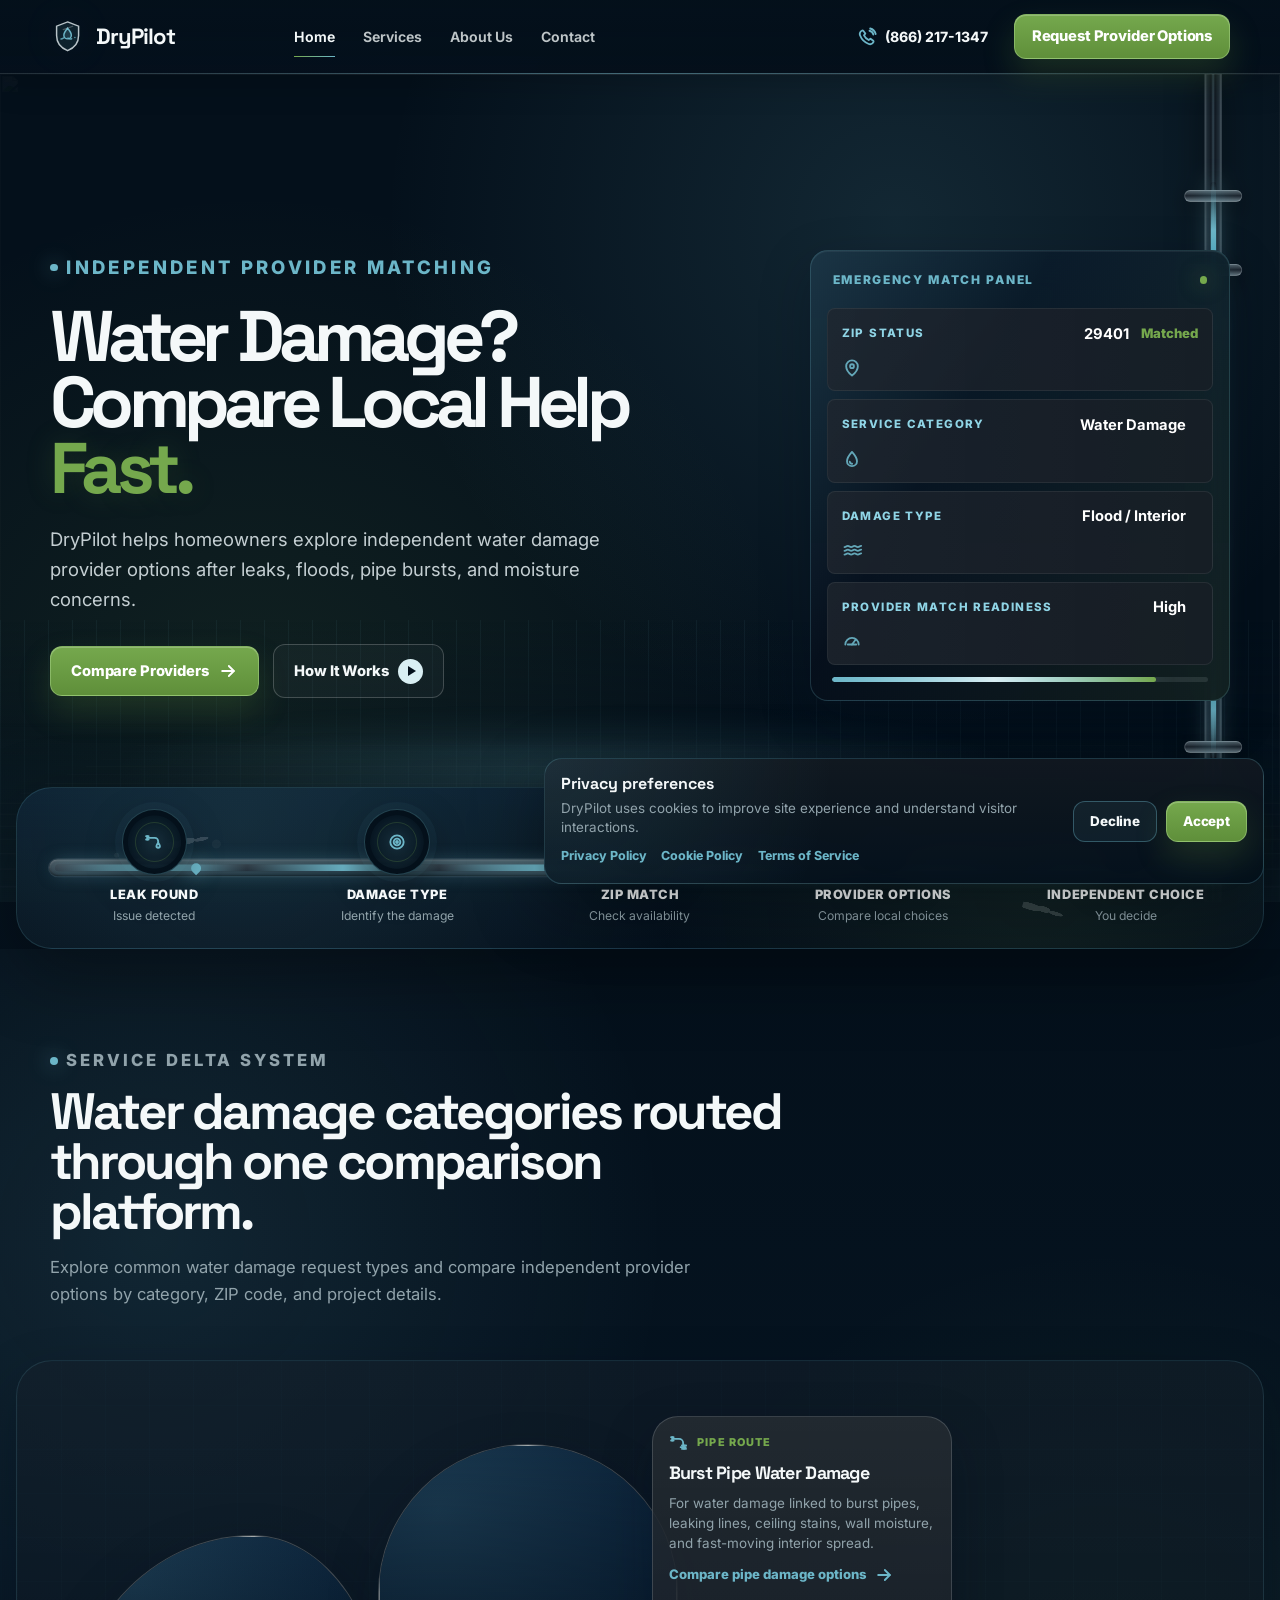
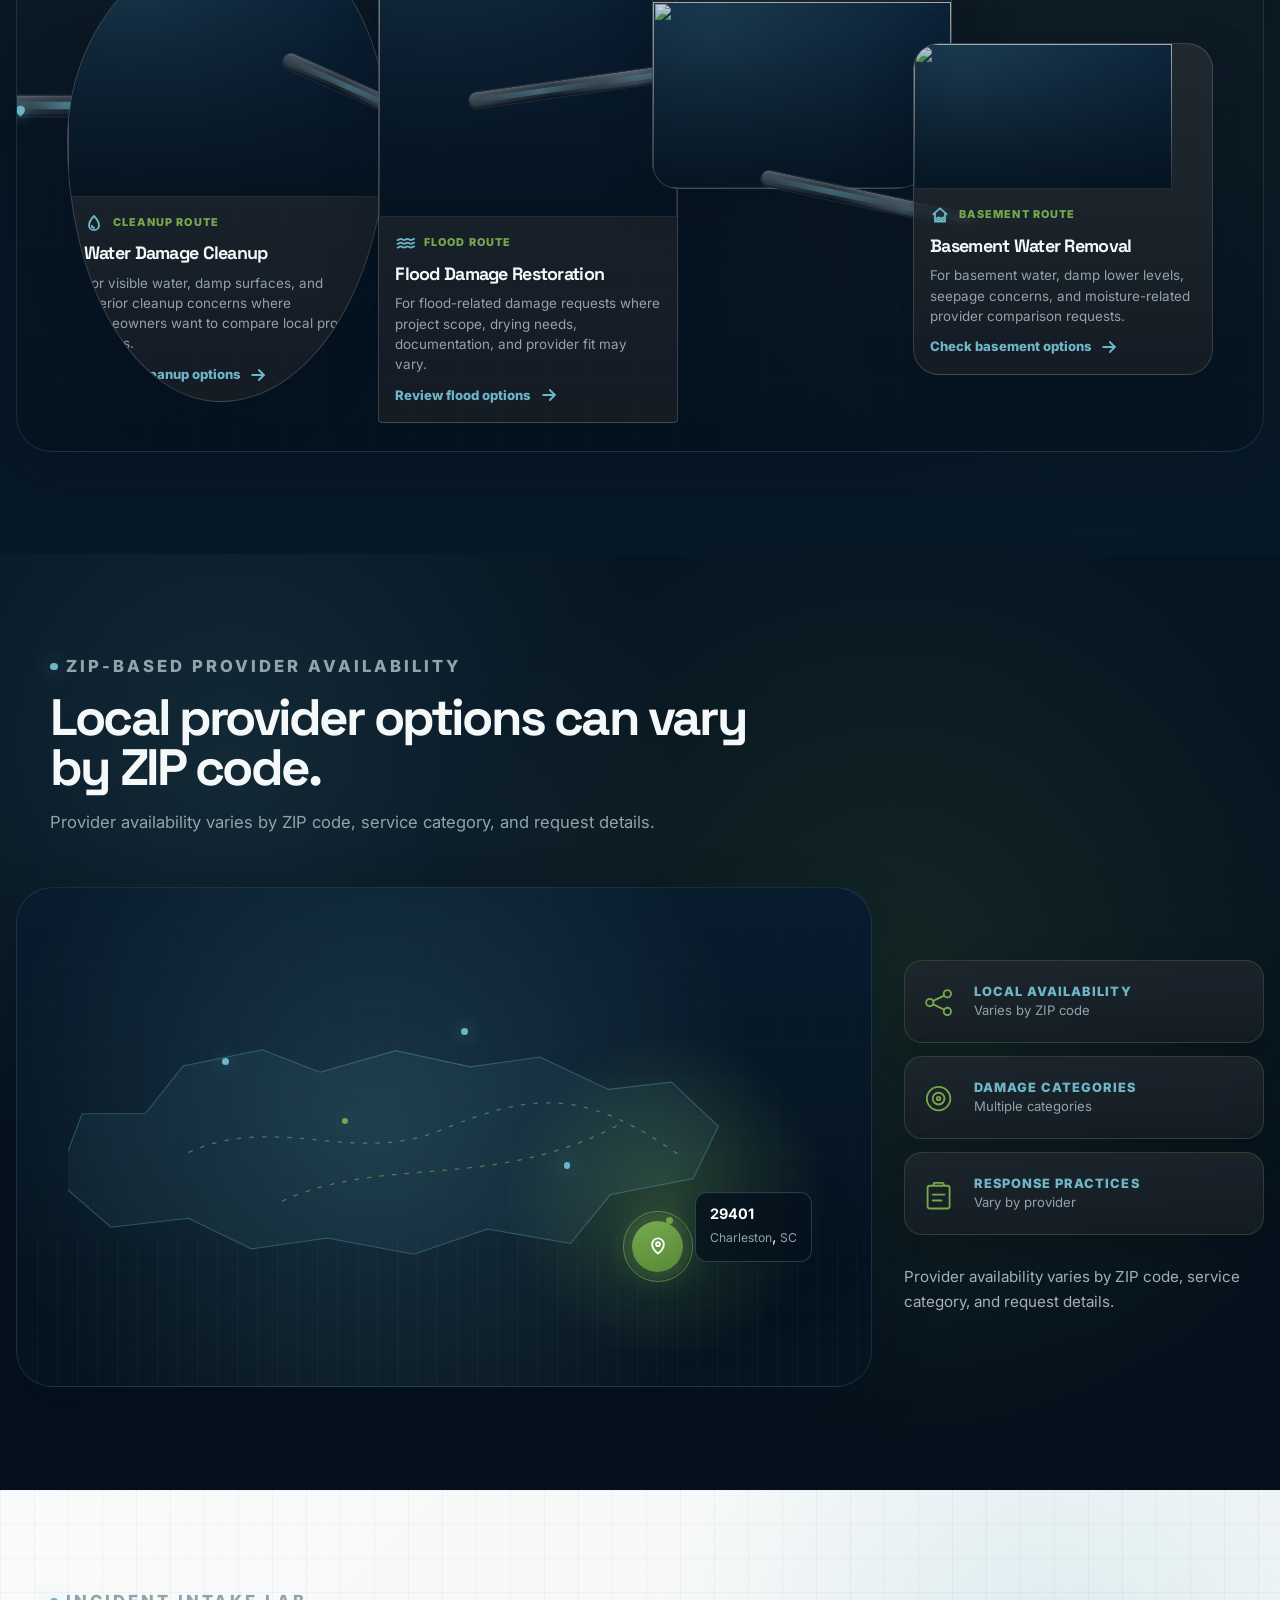
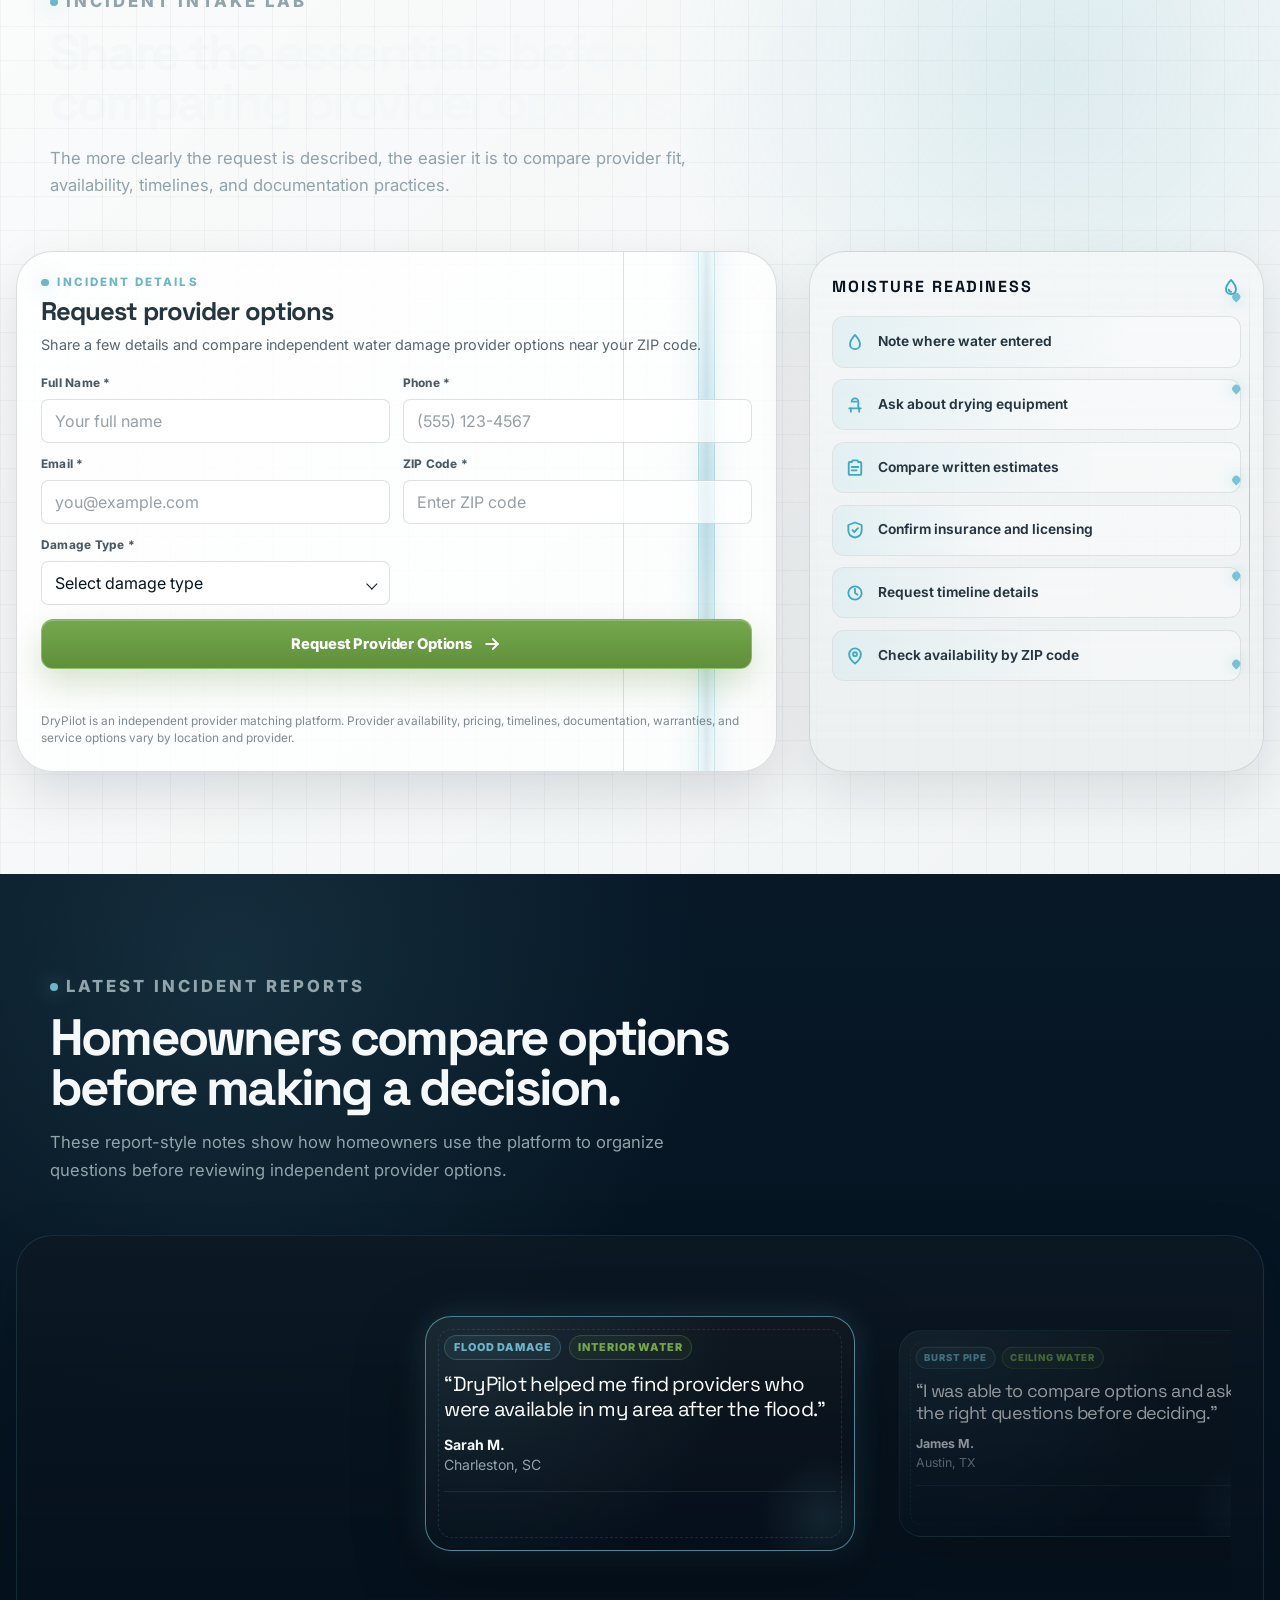
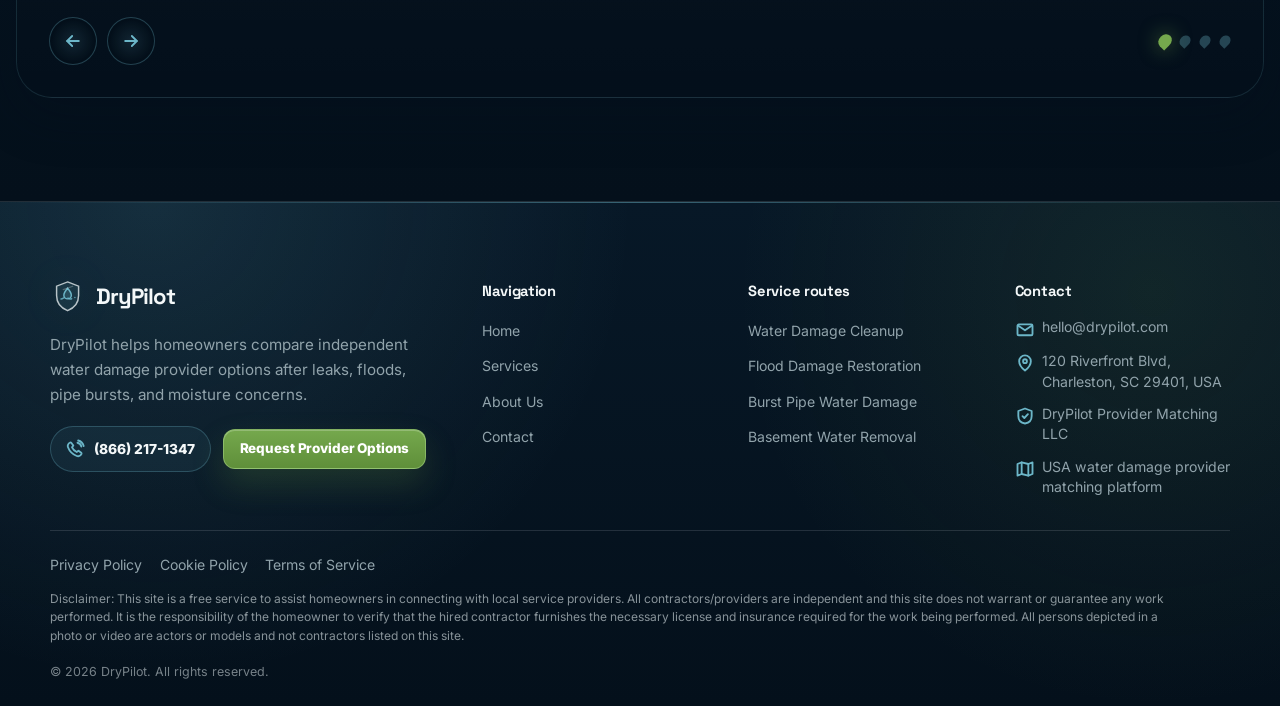
==== commit 83892e90: "fix" ====
--- a/index.html
+++ b/index.html
@@ -10,8 +10,9 @@
     <meta name="description"
         content="Compare independent local water damage provider options after leaks, floods, burst pipes, and moisture concerns.">
 
-    <link rel="icon" type="image/svg+xml" href="./assets/icons/favicon.svg">
-    <link rel="shortcut icon" href="./assets/icons/favicon.ico" type="image/x-icon">
+<link rel="icon" type="image/svg+xml" href="./assets/icons/favicon.svg?v=5">
+<link rel="shortcut icon" type="image/svg+xml" href="./assets/icons/favicon.svg?v=5">
+<link rel="apple-touch-icon" href="./assets/icons/favicon.svg?v=5">
 
     <link rel="preconnect" href="https://fonts.googleapis.com">
     <link rel="preconnect" href="https://fonts.gstatic.com" crossorigin>
--- a/css/style.css
+++ b/css/style.css
@@ -664,7 +664,7 @@
     display: flex;
     align-items: center;
     gap: clamp(1rem, 2.2vw, 2.4rem);
-    margin-left: clamp(1rem, 3vw, 2.4rem);
+    margin-left: clamp(2.1rem, 8vw, 8.2rem);
 }
 
 .site-nav-link {
@@ -2177,4 +2177,4 @@
     animation-duration: 0.001ms !important;
     animation-iteration-count: 1 !important;
     transition-duration: 0.001ms !important;
-}+}
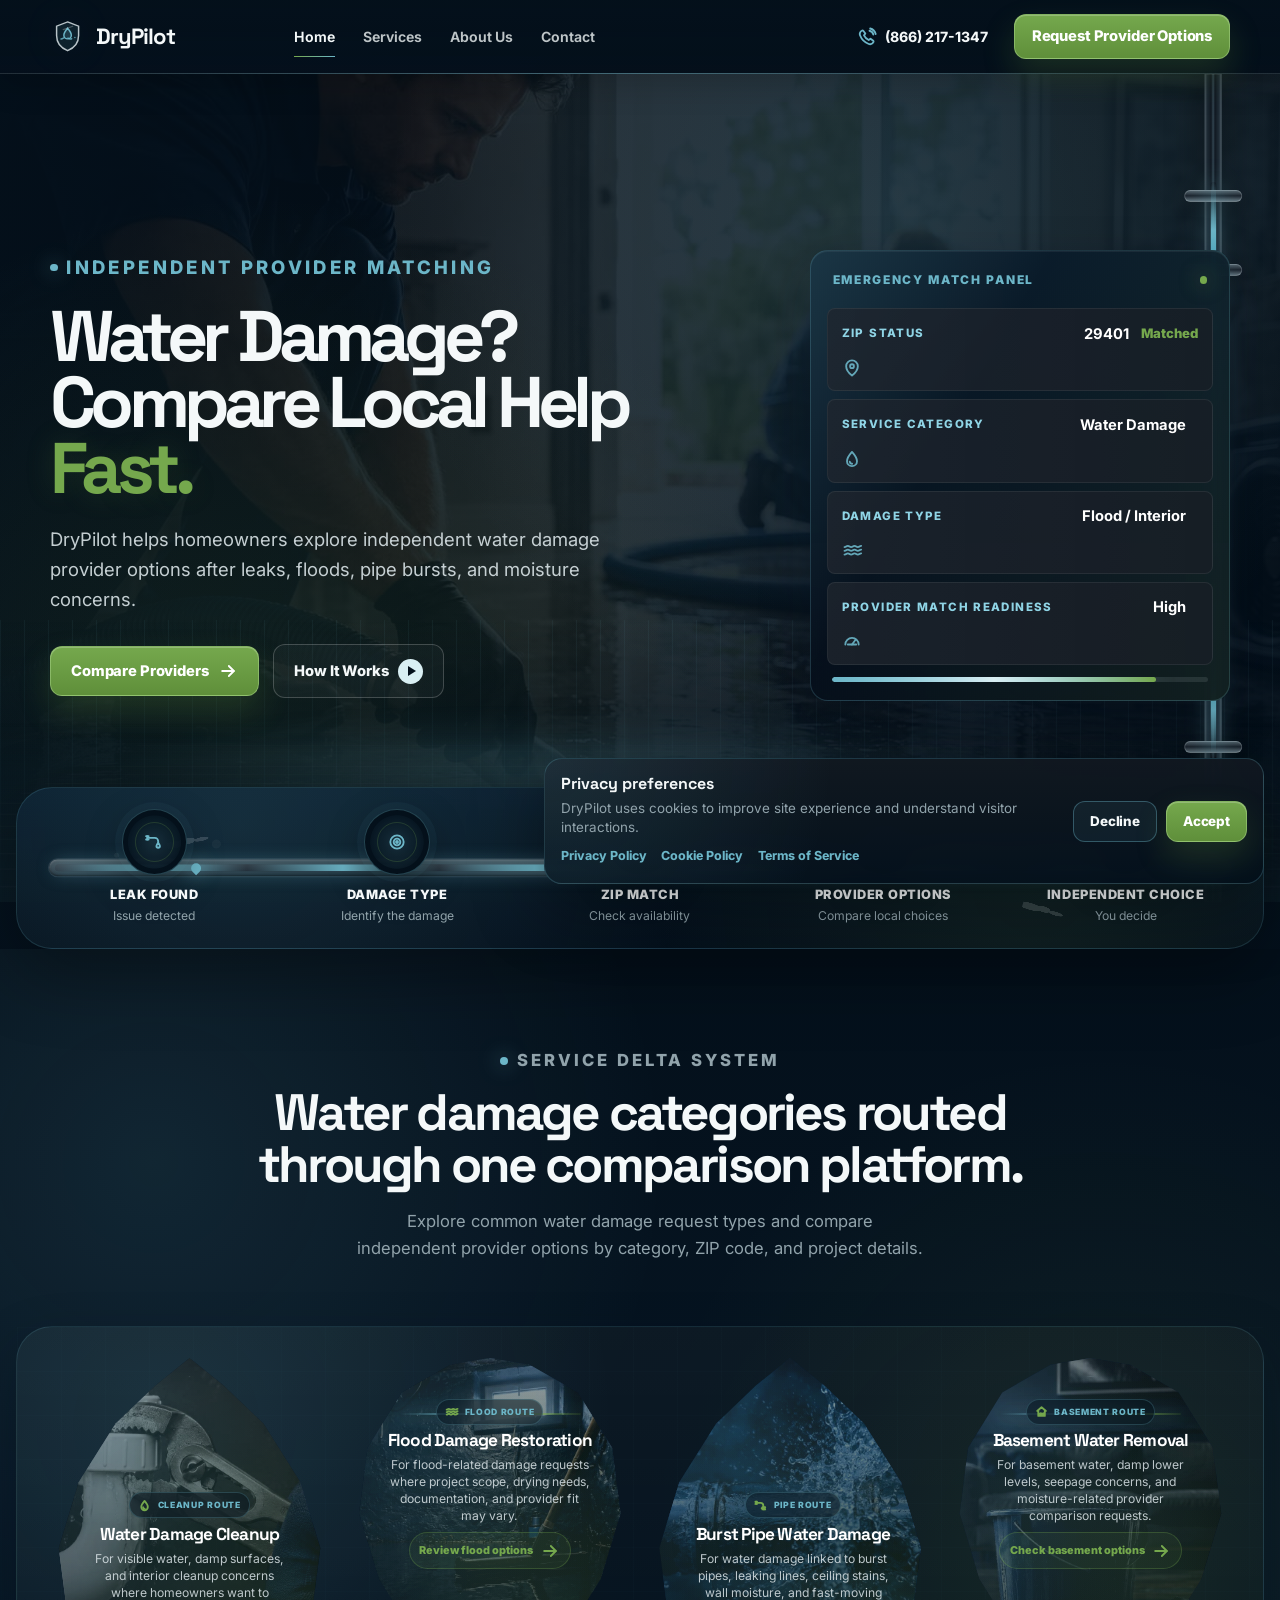
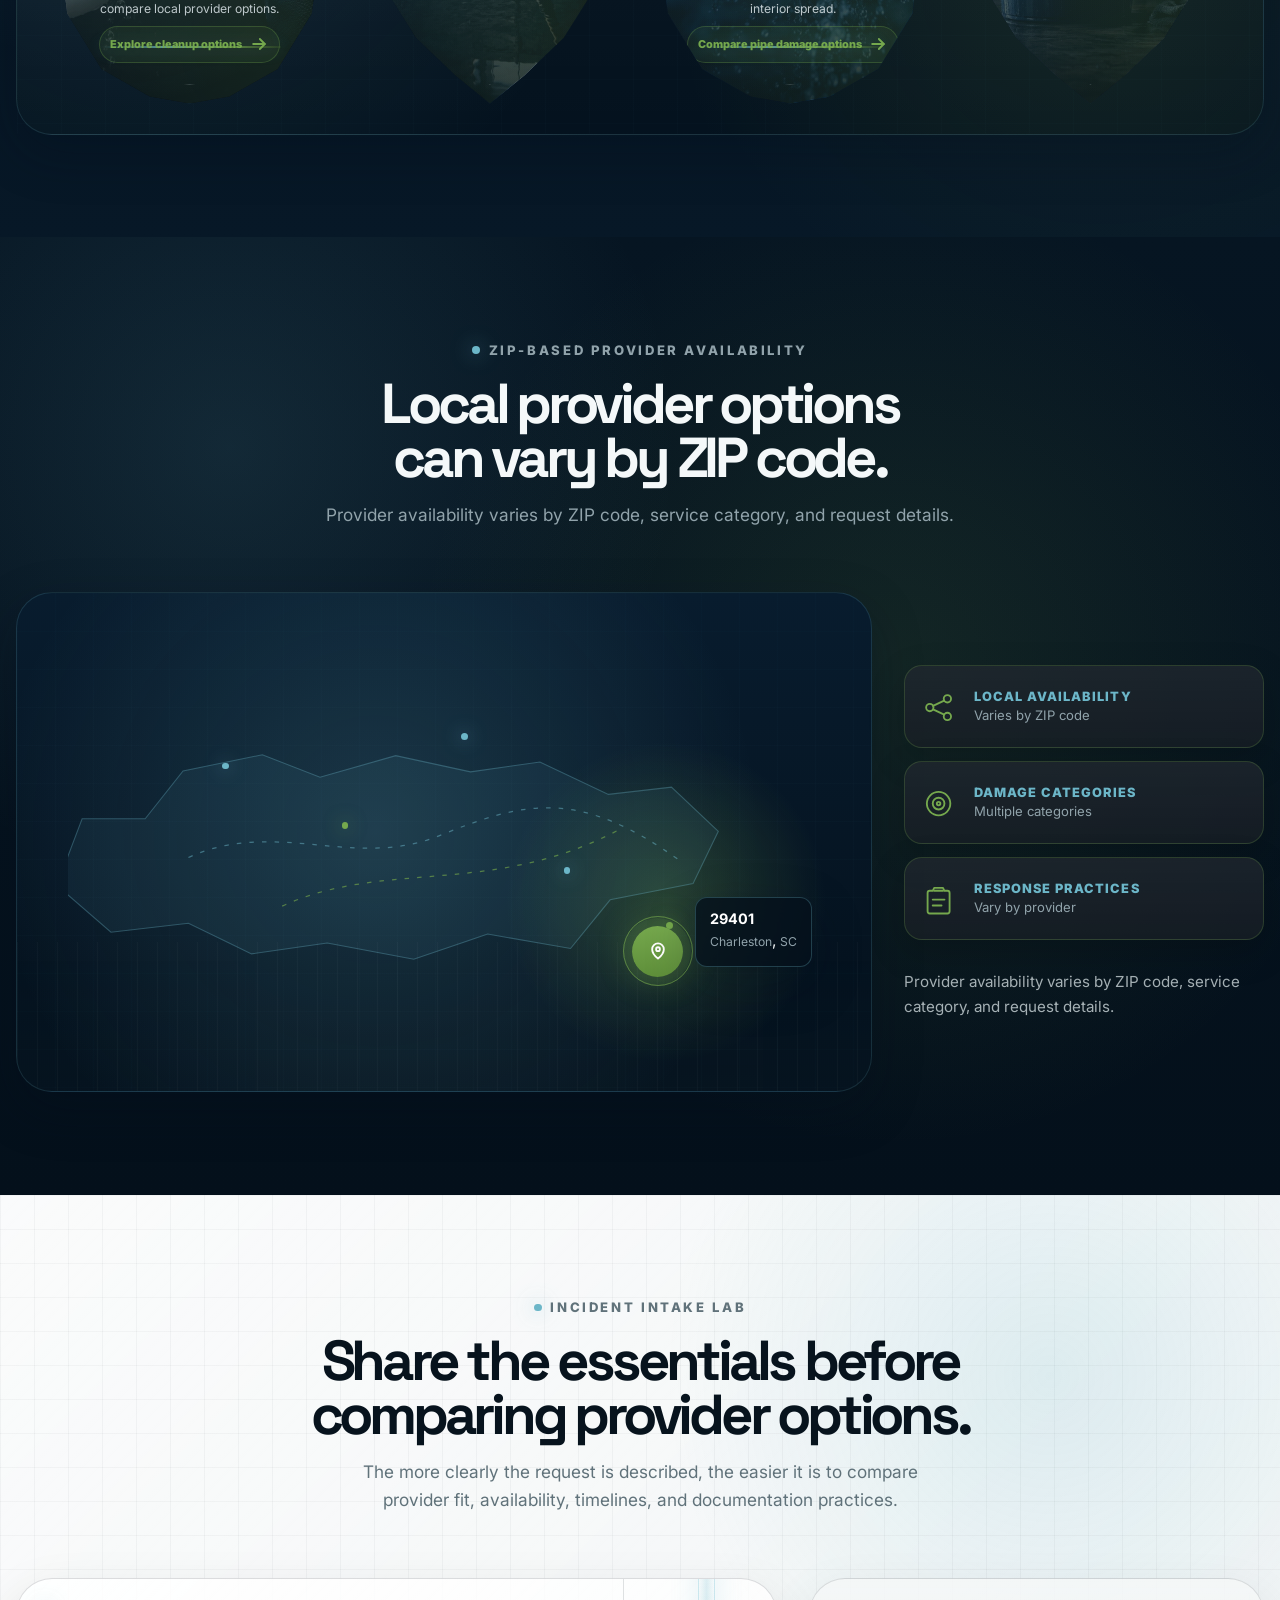
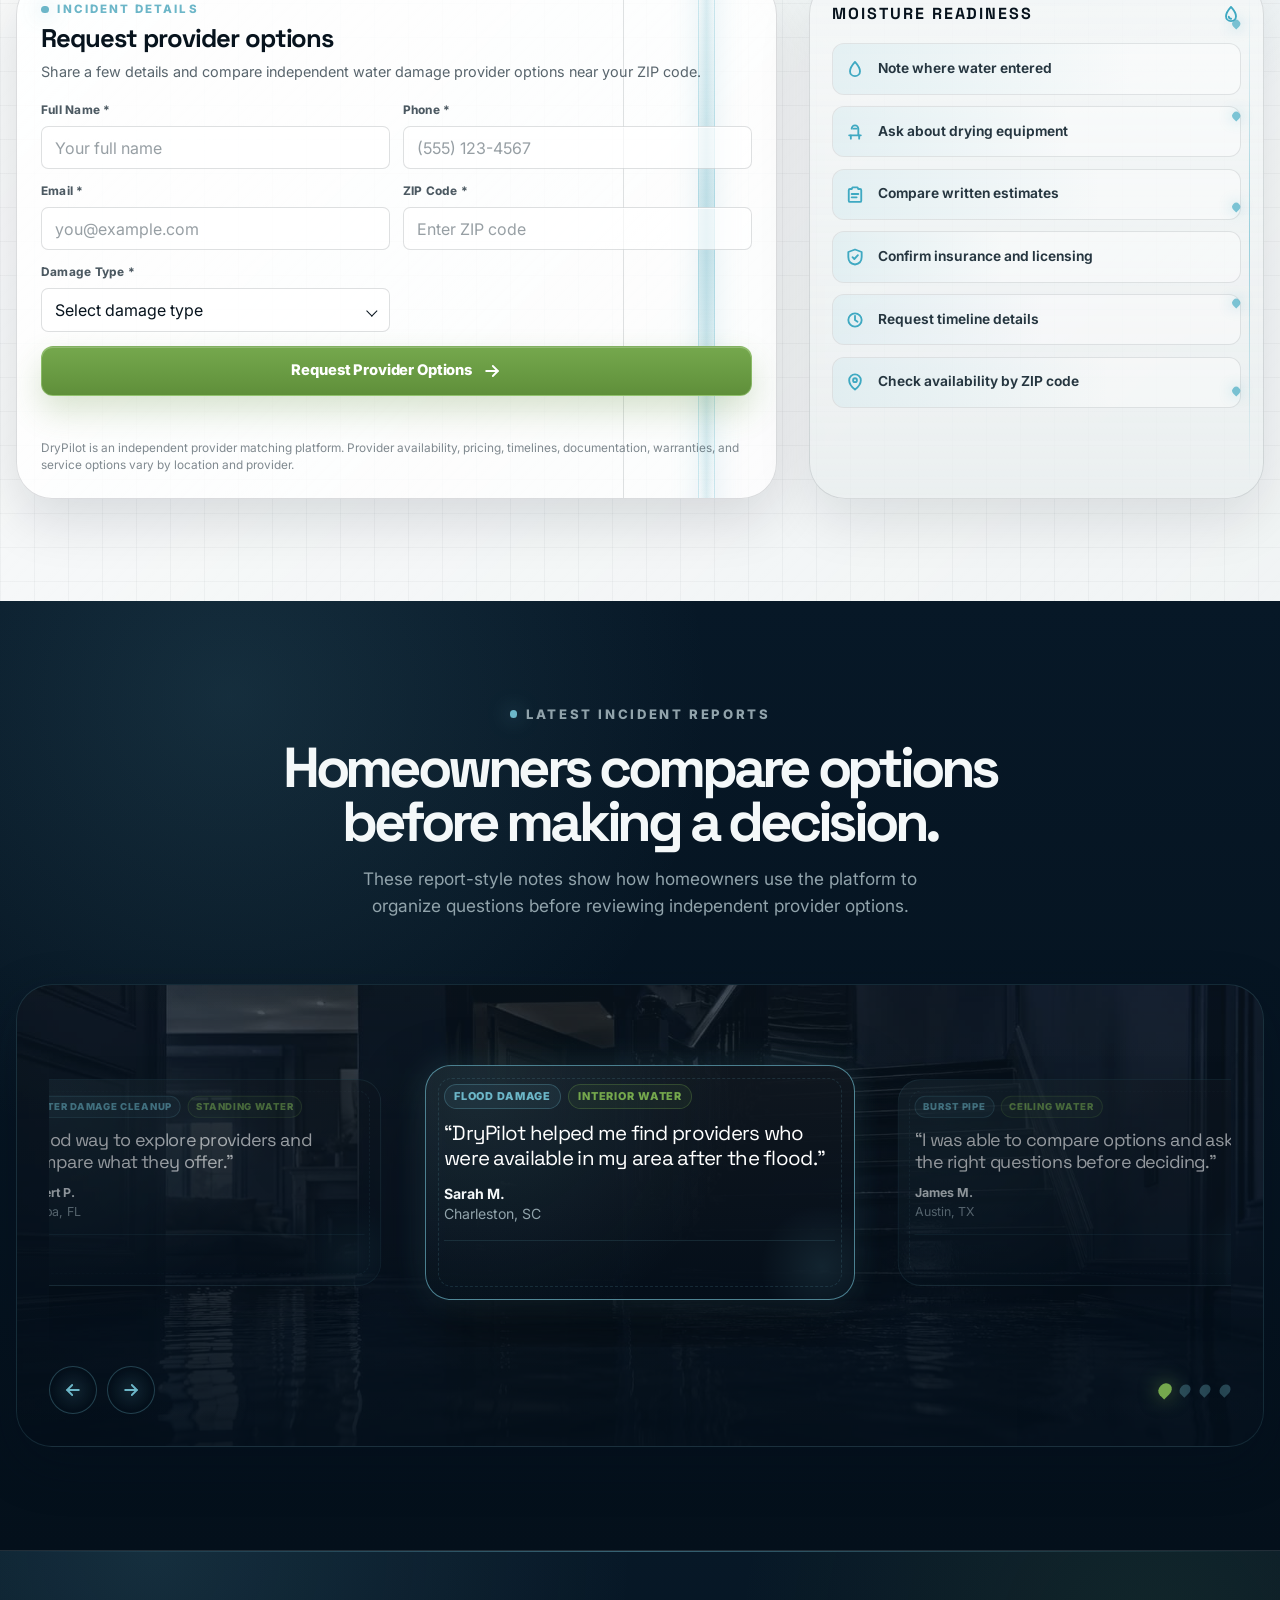
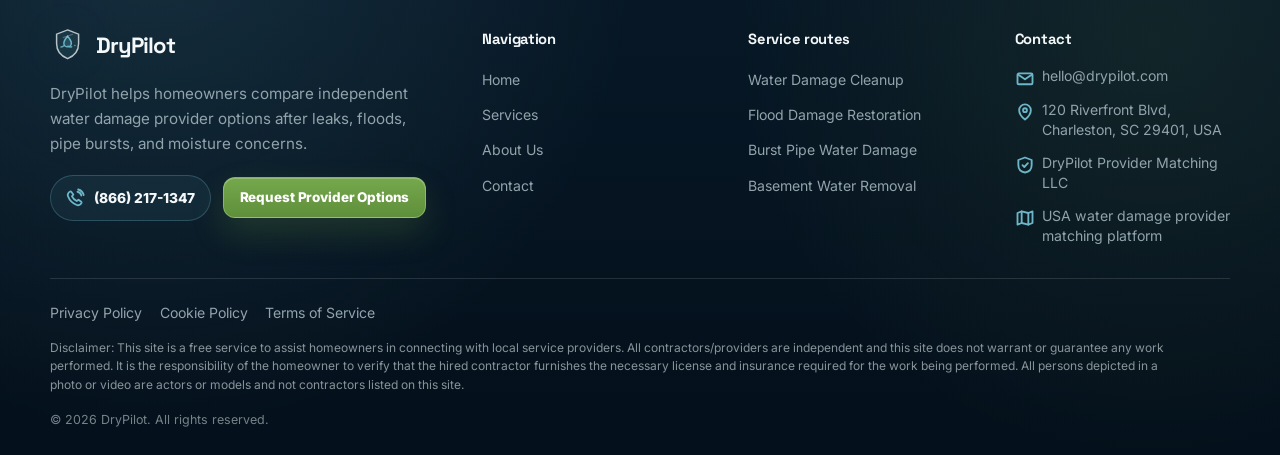
==== commit c7f96c2f: "+" ====
--- a/index.html
+++ b/index.html
@@ -548,7 +548,7 @@
 
             <div class="container-wide">
                 <div class="report-rail-shell" data-report-carousel
-                    style="--reports-bg: url('./assets/images/wet-glass-reports.jpg');">
+                    style="--reports-bg: url('../assets/images/wet-glass-reports.jpg');">
                     <div class="report-rail">
                         <div class="report-track-wrap">
                             <div class="report-track" data-report-track>
--- a/css/style.css
+++ b/css/style.css
@@ -2178,3 +2178,280 @@
     animation-iteration-count: 1 !important;
     transition-duration: 0.001ms !important;
 }
+/* ==========================================================
+   FIX: STICKY HEADER INSIDE DATA MOUNT
+   ========================================================== */
+
+[data-site-header] {
+    position: sticky;
+    top: 0;
+    z-index: 900;
+    width: 100%;
+    isolation: isolate;
+}
+
+[data-site-header] .site-header {
+    position: relative;
+    top: auto;
+    z-index: 1;
+    width: 100%;
+}
+
+[data-site-header] .mobile-menu-backdrop,
+[data-site-header] .mobile-menu {
+    position: fixed;
+}
+
+body.menu-open [data-site-header] {
+    z-index: 1100;
+}
+
+/* ==========================================================
+   Decorative layer z-index fix
+   ========================================================== */
+
+.section > .container,
+.section > .container-wide {
+    position: relative;
+    z-index: 2;
+}
+
+.section::before,
+.section::after {
+    pointer-events: none;
+    z-index: 0;
+}
+
+/* ==========================================================
+   Contrast safety patch
+   ========================================================== */
+
+.section.section-light :is(h1, h2, h3, h4, h5, h6),
+.section.section-gray :is(h1, h2, h3, h4, h5, h6),
+.section.section-cool :is(h1, h2, h3, h4, h5, h6),
+.section.service-light-section :is(h1, h2, h3, h4, h5, h6),
+.section.service-cool-section :is(h1, h2, h3, h4, h5, h6),
+.section.wet-blueprint-section :is(h1, h2, h3, h4, h5, h6),
+.section.gauge-comparison-section :is(h1, h2, h3, h4, h5, h6),
+.section.damage-selector-section :is(h1, h2, h3, h4, h5, h6),
+.section.preparation-board-section :is(h1, h2, h3, h4, h5, h6),
+.section.intake-lab-section :is(h1, h2, h3, h4, h5, h6),
+.section.emergency-intake-section :is(h1, h2, h3, h4, h5, h6),
+.section.storm-map-section :is(h1, h2, h3, h4, h5, h6),
+.legal-content-section :is(h1, h2, h3, h4, h5, h6) {
+    color: var(--color-dark-heading);
+}
+
+.section.section-light :is(p, li):where(:not(.section-kicker)):where(:not(.kicker)):where(:not(.form-kicker)):where(:not(.mobile-menu-kicker)):where(:not(.damage-panel-kicker)),
+.section.section-gray :is(p, li):where(:not(.section-kicker)):where(:not(.kicker)):where(:not(.form-kicker)):where(:not(.mobile-menu-kicker)):where(:not(.damage-panel-kicker)),
+.section.section-cool :is(p, li):where(:not(.section-kicker)):where(:not(.kicker)):where(:not(.form-kicker)):where(:not(.mobile-menu-kicker)):where(:not(.damage-panel-kicker)),
+.section.service-light-section :is(p, li):where(:not(.section-kicker)):where(:not(.kicker)):where(:not(.form-kicker)):where(:not(.mobile-menu-kicker)):where(:not(.damage-panel-kicker)),
+.section.service-cool-section :is(p, li):where(:not(.section-kicker)):where(:not(.kicker)):where(:not(.form-kicker)):where(:not(.mobile-menu-kicker)):where(:not(.damage-panel-kicker)),
+.section.wet-blueprint-section :is(p, li):where(:not(.section-kicker)):where(:not(.kicker)):where(:not(.form-kicker)):where(:not(.mobile-menu-kicker)):where(:not(.damage-panel-kicker)),
+.section.gauge-comparison-section :is(p, li):where(:not(.section-kicker)):where(:not(.kicker)):where(:not(.form-kicker)):where(:not(.mobile-menu-kicker)):where(:not(.damage-panel-kicker)),
+.section.damage-selector-section :is(p, li):where(:not(.section-kicker)):where(:not(.kicker)):where(:not(.form-kicker)):where(:not(.mobile-menu-kicker)):where(:not(.damage-panel-kicker)),
+.section.preparation-board-section :is(p, li):where(:not(.section-kicker)):where(:not(.kicker)):where(:not(.form-kicker)):where(:not(.mobile-menu-kicker)):where(:not(.damage-panel-kicker)),
+.section.intake-lab-section :is(p, li):where(:not(.section-kicker)):where(:not(.kicker)):where(:not(.form-kicker)):where(:not(.mobile-menu-kicker)):where(:not(.damage-panel-kicker)),
+.section.emergency-intake-section :is(p, li):where(:not(.section-kicker)):where(:not(.kicker)):where(:not(.form-kicker)):where(:not(.mobile-menu-kicker)):where(:not(.damage-panel-kicker)),
+.section.storm-map-section :is(p, li):where(:not(.section-kicker)):where(:not(.kicker)):where(:not(.form-kicker)):where(:not(.mobile-menu-kicker)):where(:not(.damage-panel-kicker)),
+.legal-content-section :is(p, li):where(:not(.section-kicker)):where(:not(.kicker)):where(:not(.form-kicker)):where(:not(.mobile-menu-kicker)):where(:not(.damage-panel-kicker)) {
+    color: var(--color-dark-text);
+}
+
+.section.section-light .section-heading p,
+.section.section-gray .section-heading p,
+.section.section-cool .section-heading p,
+.section.service-light-section .section-heading p,
+.section.service-cool-section .section-heading p,
+.section.wet-blueprint-section .section-heading p,
+.section.gauge-comparison-section .section-heading p,
+.section.damage-selector-section .section-heading p,
+.section.preparation-board-section .section-heading p,
+.section.intake-lab-section .section-heading p,
+.section.emergency-intake-section .section-heading p,
+.section.storm-map-section .section-heading p {
+    color: var(--color-dark-muted);
+}
+
+
+/* ==========================================================
+   TABLET / MOBILE HERO CENTER ALIGNMENT
+   Add to the bottom of /css/style.css
+   ========================================================== */
+
+@media (max-width: 1024px) {
+
+    /* Global page heroes */
+    .page-hero {
+        align-items: center !important;
+        text-align: center !important;
+    }
+
+    .page-hero .container,
+    .page-hero .container-wide {
+        display: grid !important;
+        justify-items: center !important;
+    }
+
+    .page-hero-content,
+    .page-hero-copy,
+    .service-hero-content,
+    .contact-hero-content,
+    .about-hero-copy {
+        width: min(760px, 100%) !important;
+        margin-inline: auto !important;
+        text-align: center !important;
+        justify-items: center !important;
+    }
+
+    .page-hero-content h1,
+    .page-hero-copy h1,
+    .service-hero-content h1,
+    .contact-hero-content h1,
+    .about-hero-copy h1 {
+        margin-inline: auto !important;
+        text-align: center !important;
+        text-wrap: balance !important;
+    }
+
+    .page-hero-content p,
+    .page-hero-copy p,
+    .service-hero-content p,
+    .contact-hero-content p,
+    .about-hero-copy p {
+        margin-inline: auto !important;
+        text-align: center !important;
+        text-wrap: balance !important;
+    }
+
+    .page-hero .kicker,
+    .page-hero .section-kicker,
+    .service-hero-content .kicker,
+    .contact-hero-content .kicker,
+    .about-hero-copy .kicker {
+        justify-content: center !important;
+    }
+
+    .hero-actions,
+    .page-hero-actions,
+    .service-hero-actions,
+    .contact-hero-actions {
+        justify-content: center !important;
+        align-items: center !important;
+    }
+}
+
+
+/* ==========================================================
+   HOME HERO CENTER ALIGNMENT
+   ========================================================== */
+
+@media (max-width: 1024px) {
+    .home-hero {
+        display: grid !important;
+        align-items: center !important;
+    }
+
+    .home-hero-grid {
+        grid-template-columns: 1fr !important;
+        align-items: center !important;
+        justify-items: center !important;
+        text-align: center !important;
+    }
+
+    .home-hero-copy {
+        width: min(780px, 100%) !important;
+        max-width: 780px !important;
+        margin-inline: auto !important;
+        text-align: center !important;
+        justify-items: center !important;
+    }
+
+    .home-hero-copy .kicker {
+        justify-content: center !important;
+    }
+
+    .home-hero-copy h1 {
+        margin-inline: auto !important;
+        text-align: center !important;
+        text-wrap: balance !important;
+    }
+
+    .home-hero-copy p {
+        margin-inline: auto !important;
+        text-align: center !important;
+        text-wrap: balance !important;
+    }
+
+    .home-hero-actions {
+        justify-content: center !important;
+        align-items: center !important;
+    }
+
+    .emergency-panel {
+        margin-inline: auto !important;
+    }
+}
+
+
+/* ==========================================================
+   ABOUT HERO CENTER ALIGNMENT
+   ========================================================== */
+
+@media (max-width: 1024px) {
+    .about-hero-grid {
+        grid-template-columns: 1fr !important;
+        justify-items: center !important;
+        text-align: center !important;
+    }
+
+    .about-storm-panel {
+        margin-inline: auto !important;
+    }
+}
+
+
+/* ==========================================================
+   MOBILE REFINEMENT
+   ========================================================== */
+
+@media (max-width: 640px) {
+
+    .page-hero,
+    .home-hero {
+        text-align: center !important;
+    }
+
+    .page-hero-content,
+    .page-hero-copy,
+    .service-hero-content,
+    .contact-hero-content,
+    .about-hero-copy,
+    .home-hero-copy {
+        width: 100% !important;
+        justify-items: center !important;
+    }
+
+    .hero-actions,
+    .page-hero-actions,
+    .service-hero-actions,
+    .contact-hero-actions,
+    .home-hero-actions {
+        width: 100% !important;
+        justify-content: center !important;
+    }
+
+    .hero-actions .btn,
+    .page-hero-actions .btn,
+    .service-hero-actions .btn,
+    .contact-hero-actions .btn,
+    .home-hero-actions .btn {
+        width: 100% !important;
+        max-width: 360px !important;
+    }
+
+    .emergency-panel,
+    .about-storm-panel {
+        width: min(100%, 430px) !important;
+    }
+}
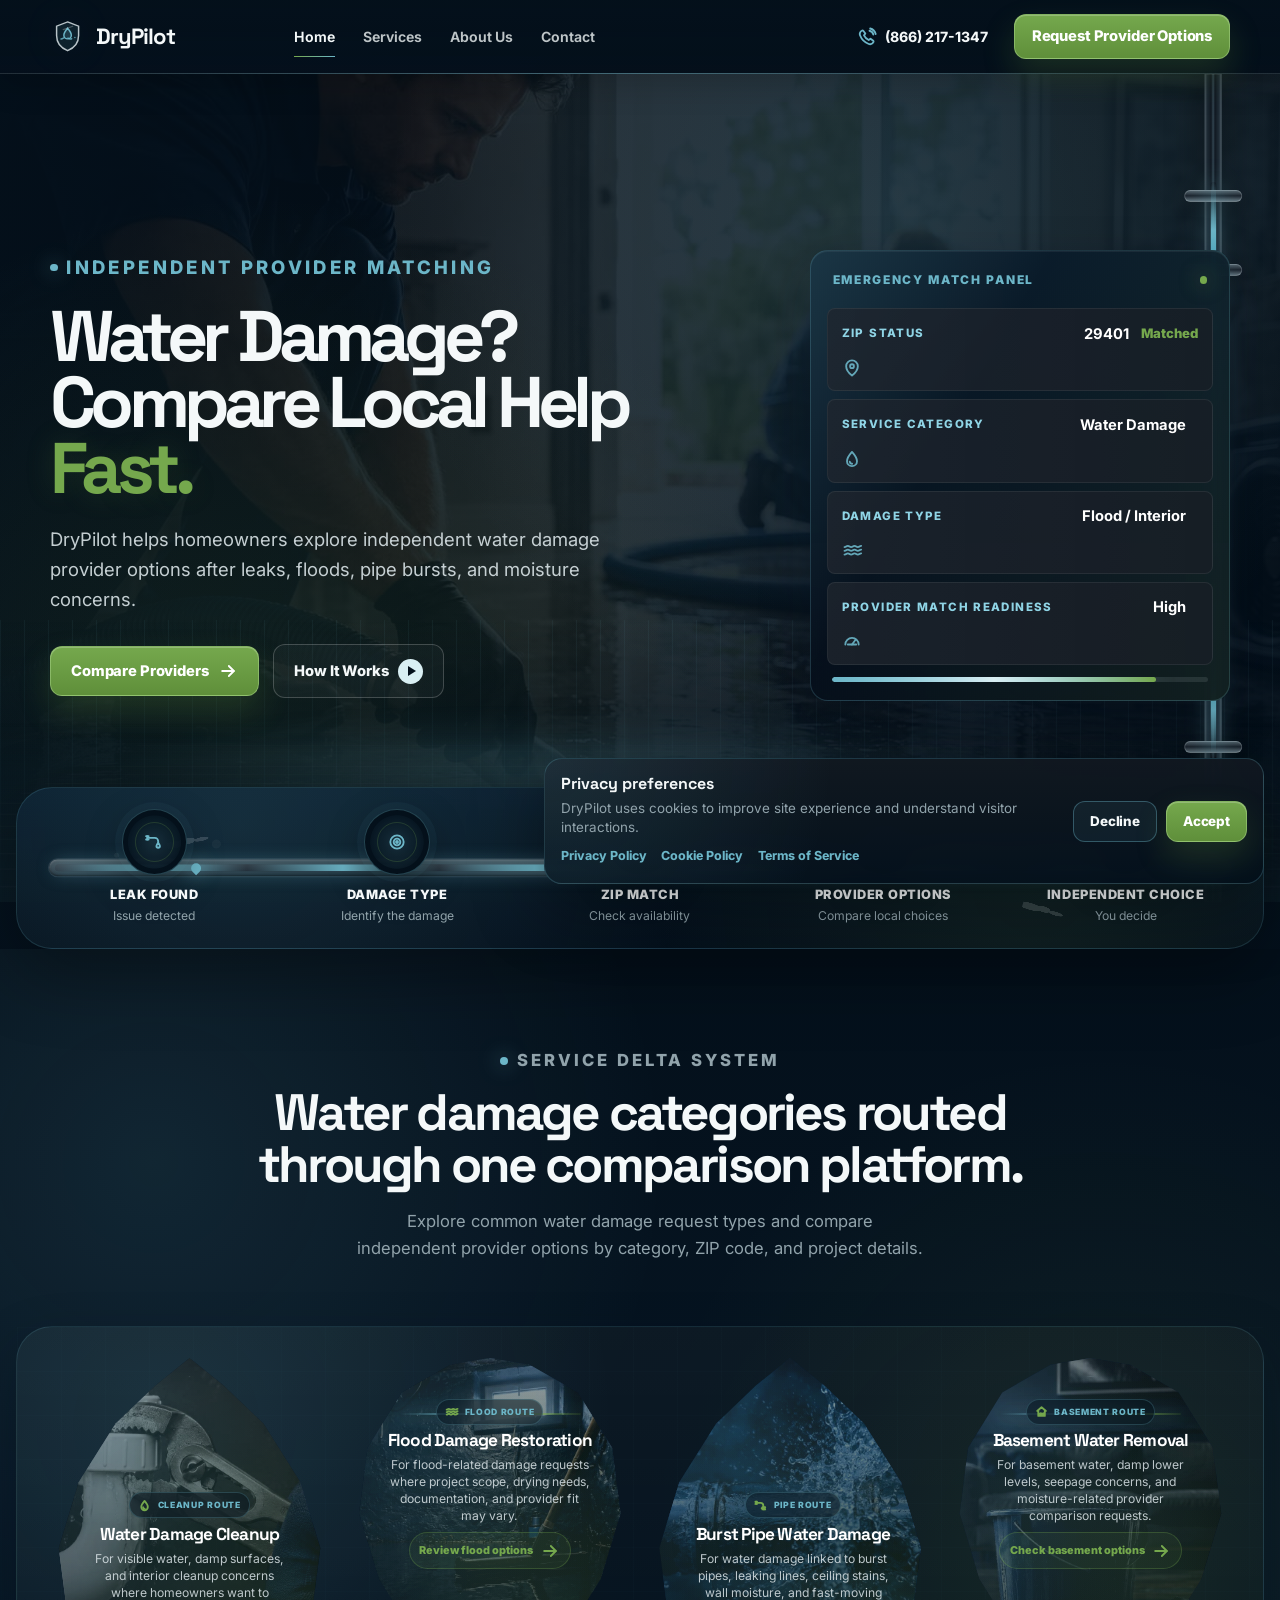
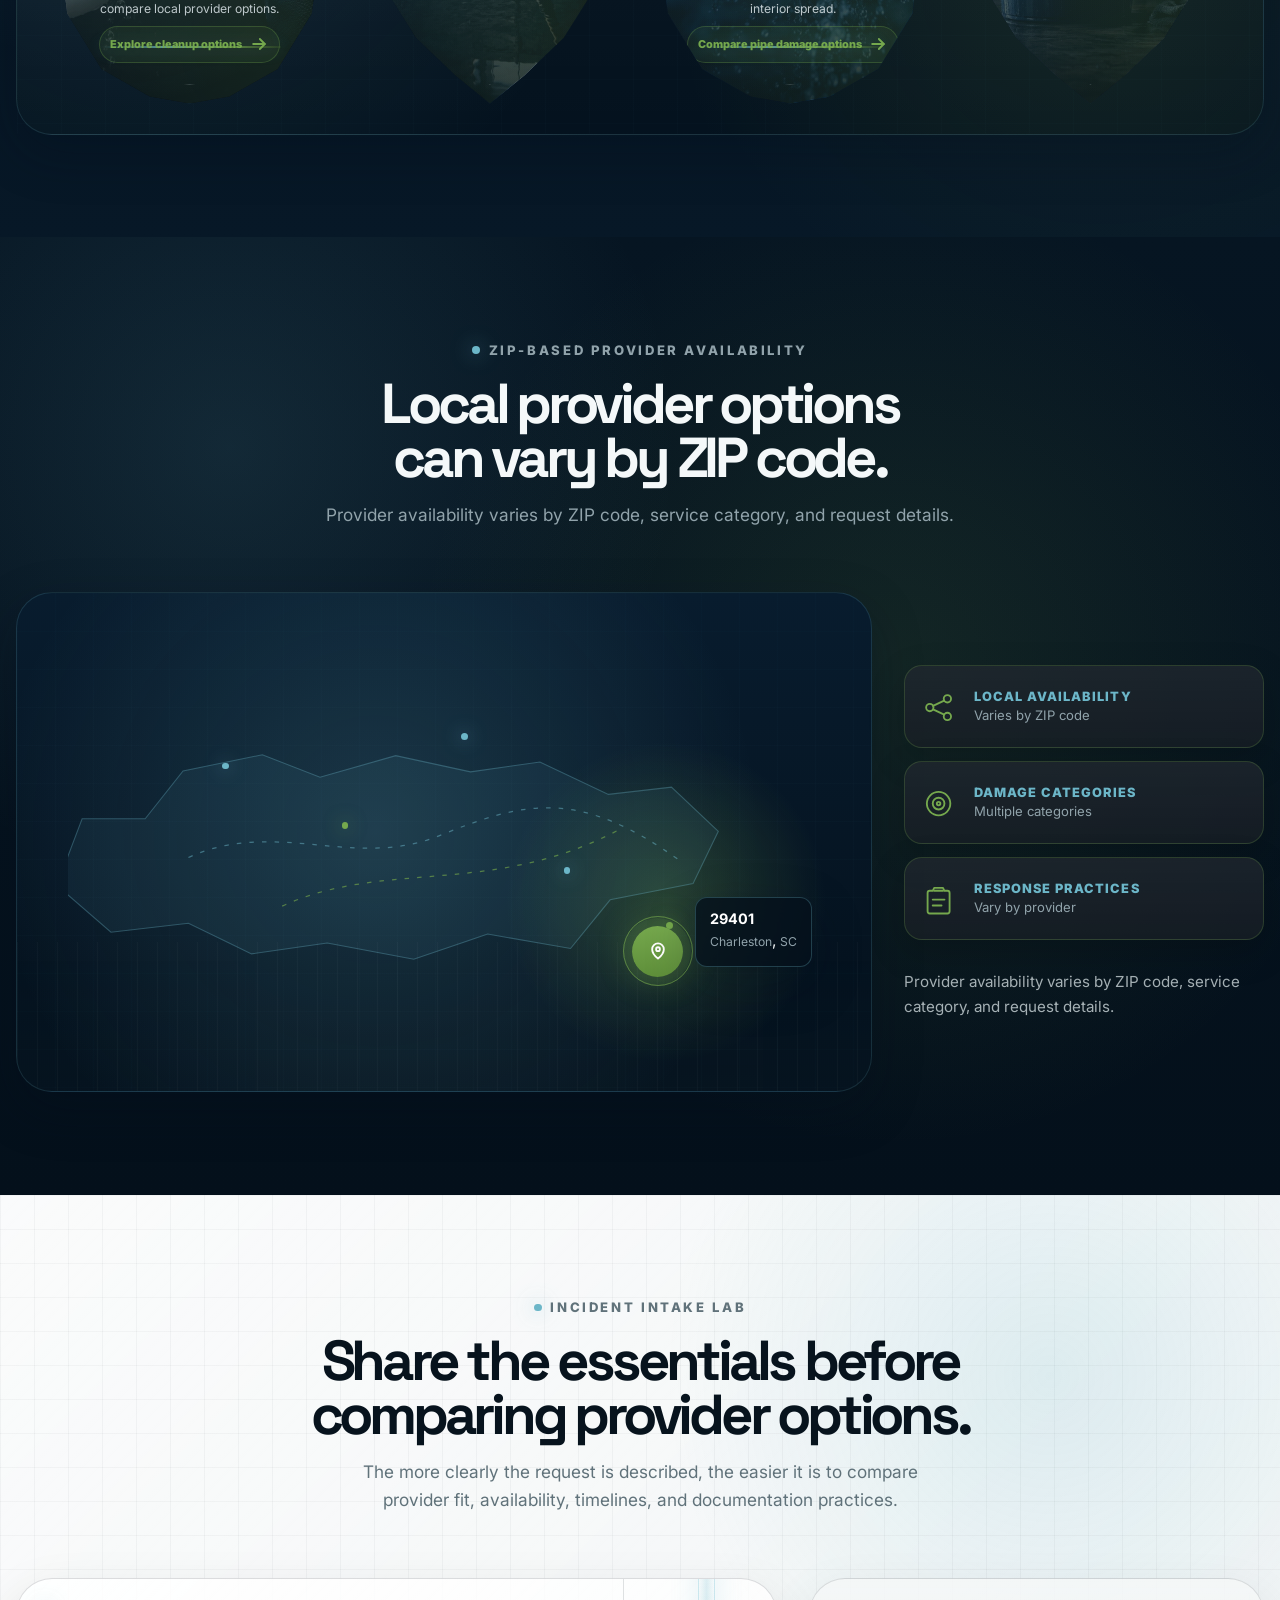
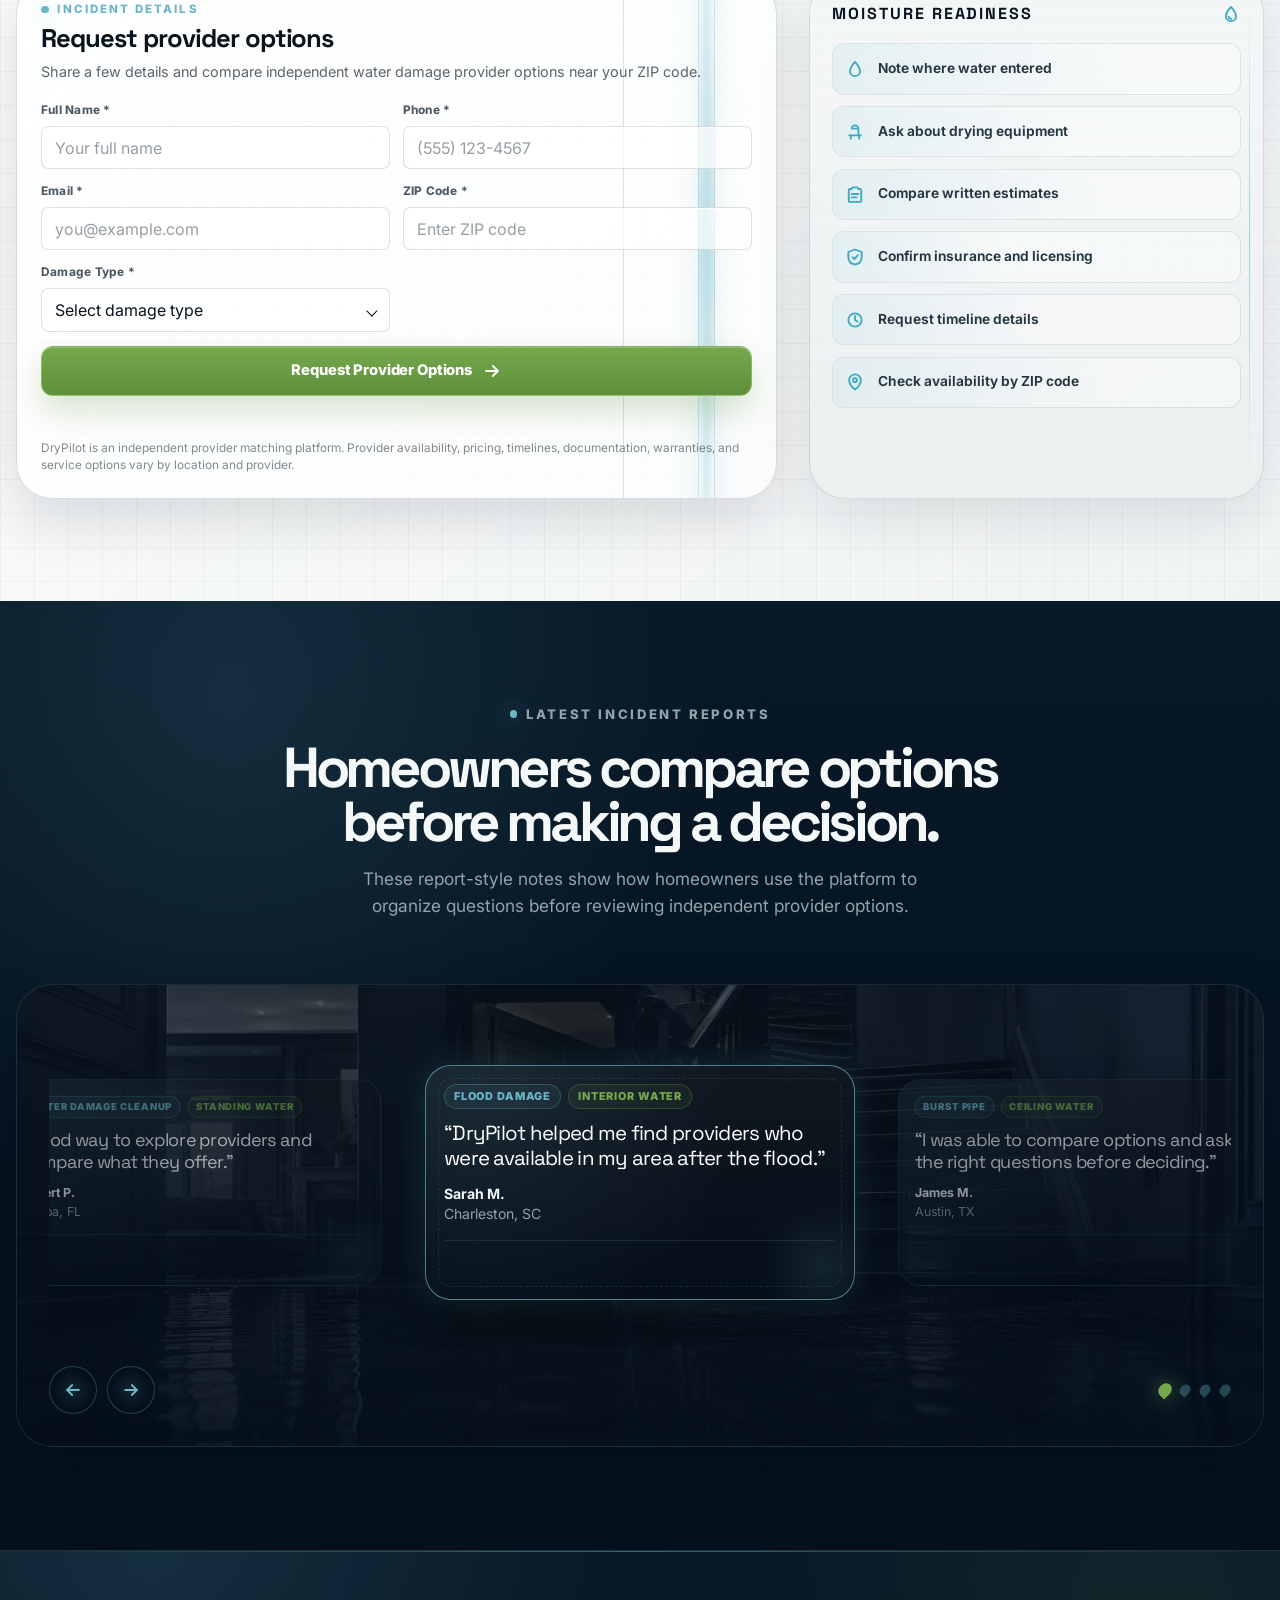
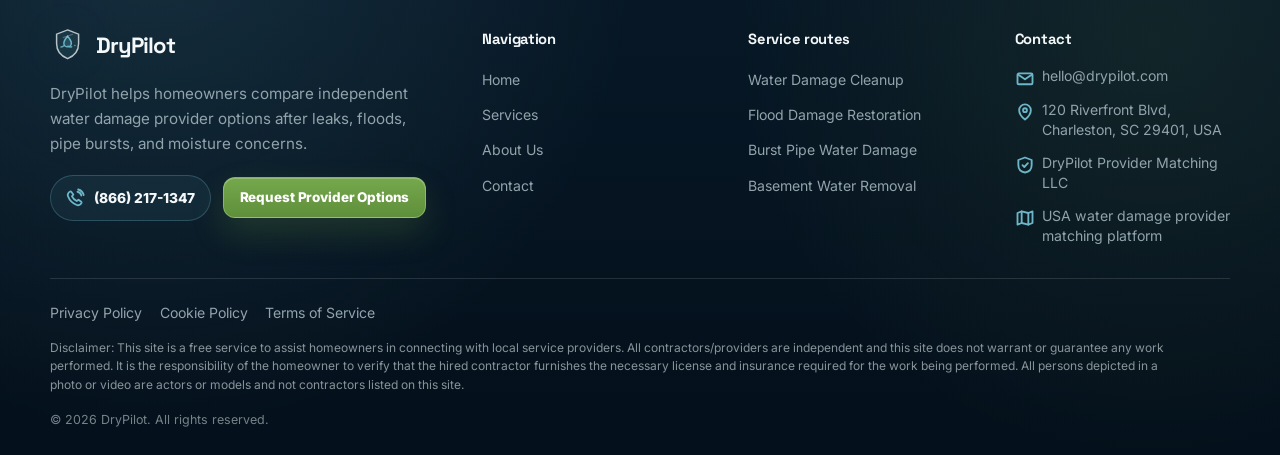
==== commit 7dd979a3: "+" ====
--- a/index.html
+++ b/index.html
@@ -24,9 +24,7 @@
     <div data-site-header></div>
 
     <main id="main">
-        <!-- =====================================================
-      SECTION 1 — SPLIT FLOOD COMMAND HERO
-    ====================================================== -->
+
 
         <section class="home-hero" aria-labelledby="homeHeroTitle">
             <div class="home-hero-media" aria-hidden="true">
@@ -148,9 +146,7 @@
             </div>
         </section>
 
-        <!-- =====================================================
-      SECTION 2 — LEAK PATH RIBBON
-    ====================================================== -->
+
 
         <section class="leak-ribbon" id="how-it-works" aria-labelledby="leakRibbonTitle">
             <div class="container-wide">
@@ -257,9 +253,7 @@
             </h2>
         </section>
 
-        <!-- =====================================================
-      SECTION 3 — SERVICE DELTA SYSTEM
-    ====================================================== -->
+
 
         <section class="section service-delta-section" aria-labelledby="serviceDeltaTitle">
             <div class="container">
@@ -286,9 +280,7 @@
             </div>
         </section>
 
-        <!-- =====================================================
-      SECTION 4 — ZIP FLOOD ATLAS MAP
-    ====================================================== -->
+   
 
         <section class="section zip-atlas-section" aria-labelledby="zipAtlasTitle">
             <div class="container">
@@ -401,9 +393,7 @@
             </div>
         </section>
 
-        <!-- =====================================================
-      SECTION 5 — INCIDENT INTAKE LAB
-    ====================================================== -->
+   
 
         <section class="section intake-lab-section" id="request" aria-labelledby="intakeLabTitle">
             <div class="container">
@@ -513,20 +503,12 @@
                         </div>
                     </div>
 
-                    <div class="lab-drops" aria-hidden="true">
-                        <span></span>
-                        <span></span>
-                        <span></span>
-                        <span></span>
-                        <span></span>
-                    </div>
+                   
                 </aside>
             </div>
         </section>
 
-        <!-- =====================================================
-      SECTION 6 — FLOOD REPORT CAROUSEL
-    ====================================================== -->
+     
 
         <section class="section flood-reports-section" aria-labelledby="floodReportsTitle">
             <div class="container">
--- a/css/style.css
+++ b/css/style.css
@@ -7,14 +7,7 @@
 @import url("./service-page.css");
 @import url("./legal.css");
 
-/* ==========================================================
-   DRYPILOT — GLOBAL STYLE
-   File: /css/style.css
-   ========================================================== */
-
-/* ==========================================================
-   ROOT VARIABLES
-   ========================================================== */
+
 
 :root {
     --color-bg: #071827;
@@ -78,9 +71,7 @@
     --section-pad-compact: clamp(3rem, 5vw, 5rem);
 }
 
-/* ==========================================================
-   RESET / BASE
-   ========================================================== */
+
 
 *,
 *::before,
@@ -174,9 +165,7 @@
     background: var(--color-water);
 }
 
-/* ==========================================================
-   ACCESSIBILITY
-   ========================================================== */
+
 
 .skip-link {
     position: fixed;
@@ -206,9 +195,6 @@
     display: none !important;
 }
 
-/* ==========================================================
-   LAYOUT HELPERS
-   ========================================================== */
 
 .container {
     width: min(calc(100% - 2rem), var(--container));
@@ -351,9 +337,7 @@
     box-shadow: 0 18px 44px rgba(7, 19, 29, 0.1);
 }
 
-/* ==========================================================
-   BUTTONS
-   ========================================================== */
+
 
 .btn {
     --btn-bg: rgba(255, 255, 255, 0.06);
@@ -458,9 +442,6 @@
     transform: translateX(3px);
 }
 
-/* ==========================================================
-   SVG ICON SYSTEM
-   ========================================================== */
 
 .svg-icon {
     display: inline-grid;
@@ -511,9 +492,6 @@
     }
 }
 
-/* ==========================================================
-   LOGO
-   ========================================================== */
 
 .site-logo {
     position: relative;
@@ -625,9 +603,6 @@
     }
 }
 
-/* ==========================================================
-   HEADER
-   ========================================================== */
 
 .site-header {
     position: sticky;
@@ -758,9 +733,6 @@
     background: rgba(108, 182, 200, 0.08);
 }
 
-/* ==========================================================
-   MOBILE MENU
-   ========================================================== */
 
 .mobile-menu-backdrop {
     position: fixed;
@@ -951,9 +923,7 @@
     line-height: 1.55;
 }
 
-/* ==========================================================
-   FOOTER
-   ========================================================== */
+
 
 .site-footer {
     position: relative;
@@ -1115,9 +1085,7 @@
     font-size: 0.78rem;
 }
 
-/* ==========================================================
-   FORMS
-   ========================================================== */
+
 
 form {
     min-width: 0;
@@ -1293,9 +1261,7 @@
     background: rgba(255, 255, 255, 0.09);
 }
 
-/* ==========================================================
-   FAQ
-   ========================================================== */
+
 
 .faq-list {
     display: grid;
@@ -1402,9 +1368,7 @@
     color: var(--color-dark-muted);
 }
 
-/* ==========================================================
-   COOKIE BANNER
-   ========================================================== */
+
 
 .cookie-banner {
     position: fixed;
@@ -1467,9 +1431,6 @@
     gap: 0.55rem;
 }
 
-/* ==========================================================
-   GLOBAL SERVICE CARD FALLBACK
-   ========================================================== */
 
 .service-card {
     min-width: 0;
@@ -1577,9 +1538,7 @@
     font-weight: 800;
 }
 
-/* ==========================================================
-   PIPE / WATER ANIMATION UTILITIES
-   ========================================================== */
+
 
 .pipe-route {
     position: relative;
@@ -1752,9 +1711,6 @@
     }
 }
 
-/* ==========================================================
-   PAGE HERO GLOBAL HELPERS
-   ========================================================== */
 
 .page-hero {
     position: relative;
@@ -1839,9 +1795,7 @@
     padding-top: 0.35rem;
 }
 
-/* ==========================================================
-   MAP VISUAL HELPERS
-   ========================================================== */
+
 
 .map-visual {
     position: relative;
@@ -1896,9 +1850,7 @@
     animation-delay: 0.8s;
 }
 
-/* ==========================================================
-   UTILITY CLASSES
-   ========================================================== */
+
 
 .visually-hidden {
     position: absolute !important;
@@ -1942,9 +1894,7 @@
     }
 }
 
-/* ==========================================================
-   RESPONSIVE
-   ========================================================== */
+
 
 @media (max-width: 1120px) {
     :root {
@@ -2155,9 +2105,7 @@
     }
 }
 
-/* ==========================================================
-   REDUCED MOTION
-   ========================================================== */
+
 
 @media (prefers-reduced-motion: reduce) {
 
@@ -2178,9 +2126,7 @@
     animation-iteration-count: 1 !important;
     transition-duration: 0.001ms !important;
 }
-/* ==========================================================
-   FIX: STICKY HEADER INSIDE DATA MOUNT
-   ========================================================== */
+
 
 [data-site-header] {
     position: sticky;
@@ -2206,9 +2152,6 @@
     z-index: 1100;
 }
 
-/* ==========================================================
-   Decorative layer z-index fix
-   ========================================================== */
 
 .section > .container,
 .section > .container-wide {
@@ -2222,9 +2165,7 @@
     z-index: 0;
 }
 
-/* ==========================================================
-   Contrast safety patch
-   ========================================================== */
+
 
 .section.section-light :is(h1, h2, h3, h4, h5, h6),
 .section.section-gray :is(h1, h2, h3, h4, h5, h6),
@@ -2274,14 +2215,11 @@
 }
 
 
-/* ==========================================================
-   TABLET / MOBILE HERO CENTER ALIGNMENT
-   Add to the bottom of /css/style.css
-   ========================================================== */
+
 
 @media (max-width: 1024px) {
 
-    /* Global page heroes */
+  
     .page-hero {
         align-items: center !important;
         text-align: center !important;
@@ -2342,9 +2280,7 @@
 }
 
 
-/* ==========================================================
-   HOME HERO CENTER ALIGNMENT
-   ========================================================== */
+
 
 @media (max-width: 1024px) {
     .home-hero {
@@ -2394,9 +2330,7 @@
 }
 
 
-/* ==========================================================
-   ABOUT HERO CENTER ALIGNMENT
-   ========================================================== */
+
 
 @media (max-width: 1024px) {
     .about-hero-grid {
@@ -2411,9 +2345,6 @@
 }
 
 
-/* ==========================================================
-   MOBILE REFINEMENT
-   ========================================================== */
 
 @media (max-width: 640px) {
 
